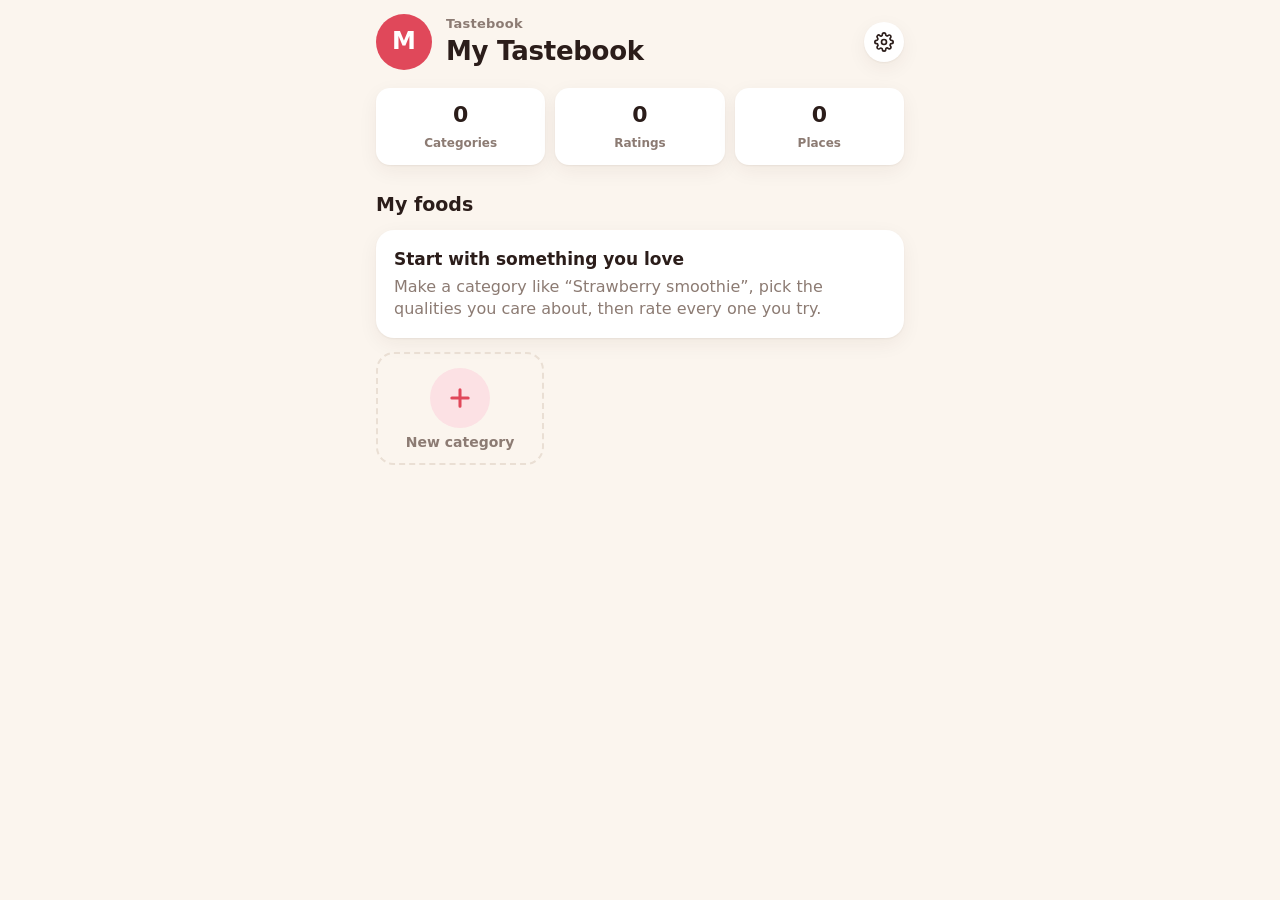
==== index.html @ 957053df "Tastebook: rate foods across restaurants Co-Authored-By: Claude Opus 5.5 <noreply@anthropic.com> Cla" ====
<!doctype html>
<html lang="en">
<head>
  <meta charset="utf-8">
  <meta name="viewport" content="width=device-width, initial-scale=1, viewport-fit=cover">
  <meta name="theme-color" content="#FBF5EE" media="(prefers-color-scheme: light)">
  <meta name="theme-color" content="#17110F" media="(prefers-color-scheme: dark)">
  <meta name="apple-mobile-web-app-capable" content="yes">
  <meta name="mobile-web-app-capable" content="yes">
  <meta name="apple-mobile-web-app-status-bar-style" content="default">
  <meta name="apple-mobile-web-app-title" content="Tastebook">
  <meta name="format-detection" content="telephone=no">
  <link rel="apple-touch-icon" href="icons/apple-touch-icon.png">
  <link rel="icon" type="image/png" href="icons/icon-192.png">
  <link rel="manifest" href="manifest.webmanifest">
  <link rel="stylesheet" href="style.css">
  <title>Tastebook</title>
</head>
<body>
  <main id="app" aria-live="polite"></main>
  <div id="toast" role="status"></div>
  <script src="app.js"></script>
</body>
</html>
---- style.css ----
:root {
  --bg: #FBF5EE;
  --card: #FFFFFF;
  --card-2: #F5ECE3;
  --ink: #2B1D1A;
  --muted: #8C7B73;
  --line: #EADFD4;
  --accent: #E0485A;
  --accent-soft: #FCE1E4;
  --accent-ink: #FFFFFF;
  --shadow: 0 1px 2px rgba(60, 30, 20, .06), 0 6px 20px rgba(60, 30, 20, .06);
  --radius: 18px;
  --font: ui-rounded, "SF Pro Rounded", -apple-system, BlinkMacSystemFont, "Segoe UI", system-ui, sans-serif;
  --safe-t: env(safe-area-inset-top, 0px);
  --safe-b: env(safe-area-inset-bottom, 0px);
  color-scheme: light;
}
@media (prefers-color-scheme: dark) {
  :root {
    --bg: #17110F;
    --card: #231B18;
    --card-2: #2D2420;
    --ink: #F6ECE6;
    --muted: #A8978F;
    --line: #3A2E29;
    --accent: #FF6B7A;
    --accent-soft: #4A2228;
    --accent-ink: #1B0F0D;
    --shadow: 0 1px 2px rgba(0, 0, 0, .3);
    color-scheme: dark;
  }
}

* { box-sizing: border-box; -webkit-tap-highlight-color: transparent; }
html, body { margin: 0; background: var(--bg); color: var(--ink); }
body {
  font-family: var(--font);
  font-size: 16px;
  line-height: 1.4;
  -webkit-font-smoothing: antialiased;
  min-height: 100vh;
  overscroll-behavior-y: none;
}
body.locked { overflow: hidden; }
button, input, textarea, select { font: inherit; color: inherit; }
button { cursor: pointer; background: none; border: 0; padding: 0; }
a { color: inherit; text-decoration: none; }
h1, h2, h3, p { margin: 0; }
svg { display: block; }

#app {
  max-width: 560px;
  margin: 0 auto;
  padding: calc(var(--safe-t) + 14px) 16px calc(var(--safe-b) + 110px);
}

/* ---------- Home ---------- */
.profile { display: flex; align-items: center; gap: 14px; }
.avatar {
  width: 56px; height: 56px; border-radius: 50%;
  background: var(--accent); color: var(--accent-ink);
  font-size: 24px; font-weight: 700;
  display: grid; place-items: center; flex: none;
}
.profile .who { flex: 1; min-width: 0; }
.eyebrow { font-size: 13px; color: var(--muted); font-weight: 600; letter-spacing: .02em; }
.profile h1 { font-size: 26px; font-weight: 800; letter-spacing: -.01em; white-space: nowrap; overflow: hidden; text-overflow: ellipsis; }
.icon-btn {
  width: 40px; height: 40px; border-radius: 50%;
  display: grid; place-items: center;
  background: var(--card); box-shadow: var(--shadow); flex: none;
}
.icon-btn svg { width: 20px; height: 20px; }

.stats { display: grid; grid-template-columns: repeat(3, 1fr); gap: 10px; margin: 18px 0 26px; }
.stat { background: var(--card); border-radius: 14px; padding: 12px 10px; text-align: center; box-shadow: var(--shadow); }
.stat strong { display: block; font-size: 22px; font-weight: 800; }
.stat span { font-size: 12px; color: var(--muted); font-weight: 600; }

.section-title { font-size: 19px; font-weight: 800; margin: 0 0 12px; }
section + section { margin-top: 28px; }

.grid { display: grid; grid-template-columns: repeat(3, 1fr); gap: 12px; }
.tile {
  background: var(--card); border-radius: var(--radius); box-shadow: var(--shadow);
  padding: 14px 8px 12px; display: flex; flex-direction: column; align-items: center; gap: 6px;
  text-align: center; min-width: 0; transition: transform .12s ease;
}
.tile:active { transform: scale(.96); }
.tile-icon {
  width: 60px; height: 60px; border-radius: 50%;
  background: var(--c, var(--card-2)); display: grid; place-items: center;
  font-size: 32px; line-height: 1;
}
.tile-icon.xl { width: 96px; height: 96px; font-size: 52px; }
.tile-name { font-weight: 700; font-size: 14px; line-height: 1.2; width: 100%; overflow: hidden; display: -webkit-box; -webkit-line-clamp: 2; -webkit-box-orient: vertical; }
.tile-meta { font-size: 12px; color: var(--muted); font-weight: 600; }
.tile.add { background: transparent; box-shadow: none; border: 2px dashed var(--line); color: var(--muted); justify-content: center; }
.tile.add .tile-icon { background: var(--accent-soft); color: var(--accent); }
.tile.add .tile-icon svg { width: 28px; height: 28px; }

.empty-card {
  background: var(--card); border-radius: var(--radius); padding: 18px; box-shadow: var(--shadow);
  margin-bottom: 14px; color: var(--muted);
}
.empty-card strong { color: var(--ink); display: block; margin-bottom: 4px; font-size: 17px; }

/* ---------- Rows ---------- */
.list { display: flex; flex-direction: column; gap: 10px; }
.row {
  width: 100%; display: flex; align-items: center; gap: 12px; text-align: left;
  background: var(--card); border-radius: 16px; padding: 10px 12px 10px 10px; box-shadow: var(--shadow);
  transition: transform .12s ease;
}
.row:active { transform: scale(.98); }
.thumb {
  width: 56px; height: 56px; border-radius: 12px; flex: none; overflow: hidden;
  background: var(--card-2); display: grid; place-items: center; font-size: 26px;
}
.thumb img { width: 100%; height: 100%; object-fit: cover; }
.row-main { flex: 1; min-width: 0; display: flex; flex-direction: column; gap: 2px; }
.row-title { font-weight: 700; white-space: nowrap; overflow: hidden; text-overflow: ellipsis; }
.row-sub { font-size: 13px; color: var(--muted); white-space: nowrap; overflow: hidden; text-overflow: ellipsis; }

.badge {
  flex: none; min-width: 48px; padding: 7px 8px; border-radius: 12px; text-align: center;
  font-weight: 800; font-size: 17px; font-variant-numeric: tabular-nums;
  background: hsl(var(--h) 70% 92%); color: hsl(var(--h) 65% 28%);
}
.badge.none { background: var(--card-2); color: var(--muted); }
@media (prefers-color-scheme: dark) {
  .badge { background: hsl(var(--h) 35% 20%); color: hsl(var(--h) 75% 72%); }
}

/* ---------- Category page ---------- */
.nav { display: flex; justify-content: space-between; align-items: center; margin-bottom: 8px; }
.hero { display: flex; flex-direction: column; align-items: center; text-align: center; gap: 10px; padding: 4px 0 8px; }
.hero h1 { font-size: 28px; font-weight: 800; letter-spacing: -.01em; }
.hero-score { display: flex; align-items: center; gap: 16px; margin-top: 6px; }
.ring-wrap { position: relative; width: 112px; height: 112px; }
.ring { width: 112px; height: 112px; }
.ring circle { fill: none; stroke-width: 11; }
.ring-bg { stroke: var(--line); }
.ring-fg { stroke: hsl(var(--h) 65% 50%); stroke-linecap: round; transition: stroke-dasharray .5s ease; }
.ring-wrap.none .ring-fg { stroke: transparent; }
.ring-label { position: absolute; inset: 0; display: flex; flex-direction: column; align-items: center; justify-content: center; }
.ring-label strong { font-size: 30px; font-weight: 800; line-height: 1; font-variant-numeric: tabular-nums; }
.ring-label span { font-size: 12px; color: var(--muted); font-weight: 600; }
.hero-facts { text-align: left; font-size: 14px; color: var(--muted); }
.hero-facts b { color: var(--ink); font-size: 18px; display: block; }
.hero-facts div + div { margin-top: 6px; }

.breakdown { background: var(--card); border-radius: var(--radius); padding: 14px 16px; box-shadow: var(--shadow); margin: 18px 0 22px; }
.bar-row { display: grid; grid-template-columns: 1.4fr 1.6fr 36px; align-items: center; gap: 10px; font-size: 14px; }
.bar-row + .bar-row { margin-top: 10px; }
.bar-row .label { font-weight: 600; white-space: nowrap; overflow: hidden; text-overflow: ellipsis; }
.bar-row .label small { color: var(--muted); font-weight: 600; font-size: 11px; display: block; }
.bar { height: 8px; border-radius: 99px; background: var(--line); overflow: hidden; }
.bar i { display: block; height: 100%; border-radius: 99px; background: hsl(var(--h) 65% 52%); }
.bar-row.off .bar i { background: var(--muted); }
.bar-row .num { text-align: right; font-weight: 800; font-variant-numeric: tabular-nums; }

.seg {
  display: grid; grid-template-columns: repeat(4, 1fr); background: var(--card-2);
  border-radius: 12px; padding: 3px; margin-bottom: 14px;
}
.seg button { padding: 8px 4px; border-radius: 9px; font-size: 14px; font-weight: 700; color: var(--muted); }
.seg button.on { background: var(--card); color: var(--ink); box-shadow: var(--shadow); }

.group-head { display: flex; justify-content: space-between; align-items: baseline; margin: 16px 2px 8px; font-weight: 800; }
.group-head:first-child { margin-top: 0; }
.group-head span { font-size: 13px; color: var(--muted); font-weight: 600; }

.fab {
  position: fixed; left: 50%; transform: translateX(-50%);
  bottom: calc(var(--safe-b) + 20px);
  background: var(--accent); color: var(--accent-ink);
  border-radius: 99px; padding: 15px 26px; font-weight: 800; font-size: 17px;
  display: flex; align-items: center; gap: 8px;
  box-shadow: 0 8px 24px rgba(224, 72, 90, .35); z-index: 5;
}
.fab:active { transform: translateX(-50%) scale(.96); }
.fab svg { width: 20px; height: 20px; }

/* ---------- Sheets ---------- */
.sheet-wrap { position: fixed; inset: 0; z-index: 20; }
.backdrop { position: absolute; inset: 0; background: rgba(20, 10, 8, .4); opacity: 0; transition: opacity .25s ease; }
.sheet {
  position: absolute; left: 0; right: 0; bottom: 0; top: calc(var(--safe-t) + 12px);
  max-width: 560px; margin: 0 auto;
  background: var(--bg); border-radius: 22px 22px 0 0;
  display: flex; flex-direction: column;
  transform: translateY(100%); transition: transform .3s cubic-bezier(.2, .8, .2, 1);
}
.sheet-wrap.open .backdrop { opacity: 1; }
.sheet-wrap.open .sheet { transform: none; }
.sheet-head {
  display: grid; grid-template-columns: 1fr auto 1fr; align-items: center;
  padding: 14px 16px; border-bottom: 1px solid var(--line);
}
.sheet-head h3 { font-size: 17px; font-weight: 800; text-align: center; }
.sheet-head .link { color: var(--accent); font-weight: 600; justify-self: start; padding: 4px 0; }
.sheet-head .link.strong { font-weight: 800; justify-self: end; }
.sheet-body { flex: 1; overflow-y: auto; -webkit-overflow-scrolling: touch; padding: 18px 16px calc(var(--safe-b) + 40px); }

/* ---------- Forms ---------- */
.field { display: block; margin-bottom: 18px; }
.field > span { display: block; font-size: 13px; font-weight: 700; color: var(--muted); margin: 0 2px 6px; text-transform: uppercase; letter-spacing: .04em; }
.input, .field input[type=text], .field input[type=date], .field textarea {
  width: 100%; background: var(--card); border: 1.5px solid var(--line); border-radius: 12px;
  padding: 12px 14px; font-size: 16px; outline: none; -webkit-appearance: none; appearance: none;
}
.field input[type=date] { min-height: 48px; }
.field input:focus, .field textarea:focus, .input:focus { border-color: var(--accent); }
.field textarea { resize: vertical; min-height: 80px; }
.hint { font-size: 13px; color: var(--muted); margin: -2px 2px 10px; }

.cat-preview { display: flex; justify-content: center; margin: 2px 0 18px; }
.emoji-grid {
  display: grid; grid-template-columns: repeat(auto-fill, minmax(44px, 1fr)); gap: 6px;
  background: var(--card); border-radius: 14px; padding: 8px; max-height: 200px; overflow-y: auto;
  border: 1.5px solid var(--line);
}
.emoji { font-size: 26px; height: 44px; border-radius: 10px; }
.emoji.on { background: var(--accent-soft); box-shadow: inset 0 0 0 2px var(--accent); }
.mini-field { display: flex; align-items: center; gap: 10px; margin-top: 10px; font-size: 14px; color: var(--muted); font-weight: 600; }
.mini-field input { width: 70px; text-align: center; font-size: 22px; padding: 6px; background: var(--card); border: 1.5px solid var(--line); border-radius: 10px; }

.swatches { display: flex; gap: 10px; flex-wrap: wrap; }
.swatch { width: 36px; height: 36px; border-radius: 50%; background: var(--c); box-shadow: inset 0 0 0 1px rgba(0,0,0,.06); }
.swatch.on { box-shadow: 0 0 0 3px var(--bg), 0 0 0 5px var(--accent); }

.q-list { list-style: none; margin: 0 0 10px; padding: 0; display: flex; flex-direction: column; gap: 8px; }
.q-row { display: flex; align-items: center; gap: 8px; background: var(--card); border: 1.5px solid var(--line); border-radius: 12px; padding: 6px 6px 6px 12px; }
.q-row input[type=text] { flex: 1; min-width: 0; border: 0; background: transparent; padding: 6px 0; font-size: 16px; outline: none; font-weight: 600; }
.q-del { width: 34px; height: 34px; border-radius: 50%; display: grid; place-items: center; color: var(--muted); flex: none; }
.q-del svg { width: 18px; height: 18px; }
.q-add { display: flex; gap: 8px; }
.q-add input { flex: 1; }
.chips { display: flex; flex-wrap: wrap; gap: 8px; margin-top: 12px; }
.chip { padding: 7px 12px; border-radius: 99px; background: var(--card-2); font-size: 14px; font-weight: 600; }
.chip::before { content: "+ "; color: var(--accent); font-weight: 800; }

/* toggle pill used for "counts toward overall" */
.counts { display: inline-flex; align-items: center; gap: 6px; font-size: 13px; font-weight: 700; color: var(--muted); user-select: none; flex: none; }
.counts input { position: absolute; opacity: 0; pointer-events: none; }
.counts .box {
  width: 22px; height: 22px; border-radius: 7px; border: 2px solid var(--line); background: var(--card);
  display: grid; place-items: center; transition: background .15s, border-color .15s;
}
.counts .box svg { width: 14px; height: 14px; opacity: 0; color: var(--accent-ink); }
.counts input:checked + .box { background: var(--accent); border-color: var(--accent); }
.counts input:checked + .box svg { opacity: 1; }

.btn {
  display: inline-flex; align-items: center; justify-content: center; gap: 8px;
  background: var(--accent); color: var(--accent-ink); font-weight: 800;
  border-radius: 12px; padding: 12px 18px;
}
.btn.small { padding: 10px 16px; }
.btn.ghost { background: var(--card); color: var(--ink); box-shadow: var(--shadow); }
.btn.danger { background: transparent; color: var(--accent); border: 1.5px solid var(--line); }
.btn.block { width: 100%; margin-top: 12px; }
.btn svg { width: 18px; height: 18px; }

/* photo */
.photo-pick {
  display: block; position: relative; aspect-ratio: 4 / 3; border-radius: var(--radius); overflow: hidden;
  background: var(--card); border: 2px dashed var(--line); margin-bottom: 18px;
}
.photo-pick img { width: 100%; height: 100%; object-fit: cover; display: none; }
.photo-pick.has { border-style: solid; border-color: transparent; }
.photo-pick.has img { display: block; }
.photo-pick .photo-empty { position: absolute; inset: 0; display: flex; flex-direction: column; align-items: center; justify-content: center; gap: 6px; color: var(--muted); font-weight: 700; }
.photo-pick .photo-empty svg { width: 34px; height: 34px; color: var(--accent); }
.photo-pick.has .photo-empty { display: none; }
.photo-remove {
  position: absolute; top: 10px; right: 10px; display: none;
  background: rgba(0,0,0,.55); color: #fff; border-radius: 99px; padding: 6px 12px; font-size: 13px; font-weight: 700;
}
.photo-pick.has .photo-remove { display: block; }
.visually-hidden { position: absolute; width: 1px; height: 1px; opacity: 0; overflow: hidden; }

/* rating sliders */
.live {
  position: sticky; top: -18px; z-index: 2; margin: -18px -16px 16px; padding: 12px 16px;
  background: var(--bg); border-bottom: 1px solid var(--line);
  display: flex; justify-content: space-between; align-items: center;
}
.live span { font-weight: 700; color: var(--muted); }
.live small { display: block; font-size: 12px; font-weight: 600; }
.rate { background: var(--card); border-radius: 16px; padding: 14px 14px 12px; box-shadow: var(--shadow); margin-bottom: 10px; transition: opacity .15s; }
.rate-top { display: flex; justify-content: space-between; align-items: baseline; }
.rate-name { font-weight: 800; font-size: 17px; }
.rate-val { font-weight: 800; font-size: 22px; font-variant-numeric: tabular-nums; color: hsl(var(--h) 60% 42%); }
@media (prefers-color-scheme: dark) { .rate-val { color: hsl(var(--h) 70% 68%); } }
.rate-val small { font-size: 13px; color: var(--muted); font-weight: 600; }
.rate.off .rate-val { color: var(--muted); }
.rate-foot { display: flex; justify-content: space-between; align-items: center; margin-top: 2px; }
.rate-foot .scale { font-size: 11px; color: var(--muted); font-weight: 600; }

.slider { -webkit-appearance: none; appearance: none; width: 100%; height: 40px; background: transparent; margin: 4px 0 2px; touch-action: pan-y; }
.slider:focus { outline: none; }
.slider::-webkit-slider-runnable-track {
  height: 10px; border-radius: 99px;
  background: linear-gradient(to right, hsl(var(--h) 65% 52%) var(--p), var(--line) var(--p));
}
.slider::-moz-range-track { height: 10px; border-radius: 99px; background: var(--line); }
.slider::-moz-range-progress { height: 10px; border-radius: 99px; background: hsl(var(--h) 65% 52%); }
.slider::-webkit-slider-thumb {
  -webkit-appearance: none; width: 30px; height: 30px; margin-top: -10px; border-radius: 50%;
  background: #fff; border: 0; box-shadow: 0 1px 5px rgba(0,0,0,.3);
}
.slider::-moz-range-thumb { width: 30px; height: 30px; border-radius: 50%; background: #fff; border: 0; box-shadow: 0 1px 5px rgba(0,0,0,.3); }
.rate.off .slider::-webkit-slider-runnable-track { background: linear-gradient(to right, var(--muted) var(--p), var(--line) var(--p)); }
.rate.off .slider::-moz-range-progress { background: var(--muted); }

/* rating detail */
.detail-photo { width: 100%; aspect-ratio: 4 / 3; object-fit: cover; border-radius: var(--radius); margin-bottom: 16px; background: var(--card-2); }
.detail-head { display: flex; align-items: center; gap: 14px; margin-bottom: 18px; }
.detail-head .ring-wrap, .detail-head .ring { width: 84px; height: 84px; }
.detail-head .ring-label strong { font-size: 24px; }
.detail-head h2 { font-size: 22px; font-weight: 800; line-height: 1.2; }
.detail-head p { color: var(--muted); font-size: 14px; margin-top: 2px; }
.detail-head .grow { flex: 1; min-width: 0; }
.notes { background: var(--card); border-radius: 14px; padding: 12px 14px; box-shadow: var(--shadow); margin-top: 14px; white-space: pre-wrap; }
.actions { display: grid; grid-template-columns: 1fr 1fr; gap: 10px; margin-top: 20px; }
.actions .btn { margin: 0; }
.tag { display: inline-block; font-size: 10px; font-weight: 800; text-transform: uppercase; letter-spacing: .05em; color: var(--muted); background: var(--card-2); border-radius: 6px; padding: 2px 6px; margin-left: 4px; vertical-align: middle; }

.settings-group { background: var(--card); border-radius: var(--radius); box-shadow: var(--shadow); padding: 16px; margin-bottom: 16px; }
.settings-group h4 { margin: 0 0 4px; font-size: 16px; }
.settings-group p { font-size: 14px; color: var(--muted); margin-bottom: 12px; }
.settings-group .row-btns { display: grid; grid-template-columns: 1fr 1fr; gap: 10px; }

#toast {
  position: fixed; left: 50%; bottom: calc(var(--safe-b) + 90px); transform: translate(-50%, 20px);
  background: var(--ink); color: var(--bg); padding: 10px 18px; border-radius: 99px; font-weight: 700; font-size: 14px;
  opacity: 0; pointer-events: none; transition: opacity .2s, transform .2s; z-index: 50; white-space: nowrap;
}
#toast.show { opacity: 1; transform: translate(-50%, 0); }

@media (min-width: 420px) { .grid { grid-template-columns: repeat(3, 1fr); } }
@media (prefers-reduced-motion: reduce) { * { transition: none !important; } }
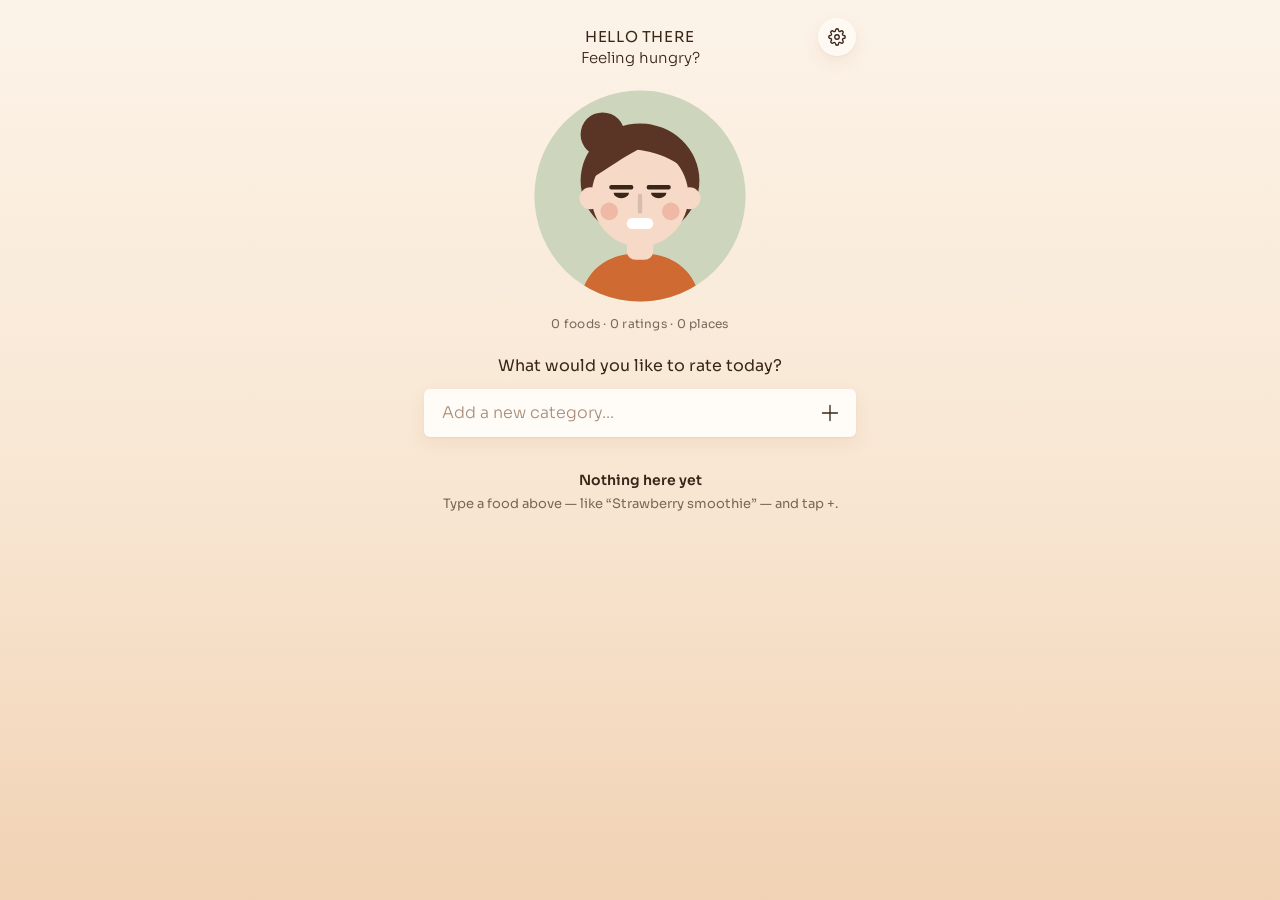
==== commit d48c8931: "Rename app to Yom; new design at the root, first version kept at /original/; warm app icon Co-Author" ====
--- a/index.html
+++ b/index.html
@@ -3,22 +3,28 @@
 <head>
   <meta charset="utf-8">
   <meta name="viewport" content="width=device-width, initial-scale=1, viewport-fit=cover">
-  <meta name="theme-color" content="#FBF5EE" media="(prefers-color-scheme: light)">
-  <meta name="theme-color" content="#17110F" media="(prefers-color-scheme: dark)">
+  <meta name="theme-color" content="#FCF3E8">
   <meta name="apple-mobile-web-app-capable" content="yes">
   <meta name="mobile-web-app-capable" content="yes">
   <meta name="apple-mobile-web-app-status-bar-style" content="default">
-  <meta name="apple-mobile-web-app-title" content="Tastebook">
+  <meta name="apple-mobile-web-app-title" content="Yom">
   <meta name="format-detection" content="telephone=no">
   <link rel="apple-touch-icon" href="icons/apple-touch-icon.png">
   <link rel="icon" type="image/png" href="icons/icon-192.png">
   <link rel="manifest" href="manifest.webmanifest">
+  <link rel="preconnect" href="https://fonts.googleapis.com">
+  <link rel="preconnect" href="https://fonts.gstatic.com" crossorigin>
+  <link href="https://fonts.googleapis.com/css2?family=Sora:wght@300;400;500;600;700&display=swap" rel="stylesheet">
   <link rel="stylesheet" href="style.css">
-  <title>Tastebook</title>
+  <script>try{document.documentElement.dataset.theme=localStorage.getItem('tb2-theme')||'cinnamon'}catch(e){document.documentElement.dataset.theme='cinnamon'}</script>
+  <title>Yom</title>
 </head>
 <body>
+  <div class="bg" aria-hidden="true"></div>
   <main id="app" aria-live="polite"></main>
   <div id="toast" role="status"></div>
+  <script src="icons.js"></script>
+  <script src="avatar.js"></script>
   <script src="app.js"></script>
 </body>
 </html>
--- a/style.css
+++ b/style.css
@@ -1,344 +1,464 @@
 :root {
-  --bg: #FBF5EE;
-  --card: #FFFFFF;
-  --card-2: #F5ECE3;
-  --ink: #2B1D1A;
-  --muted: #8C7B73;
-  --line: #EADFD4;
-  --accent: #E0485A;
-  --accent-soft: #FCE1E4;
-  --accent-ink: #FFFFFF;
-  --shadow: 0 1px 2px rgba(60, 30, 20, .06), 0 6px 20px rgba(60, 30, 20, .06);
-  --radius: 18px;
-  --font: ui-rounded, "SF Pro Rounded", -apple-system, BlinkMacSystemFont, "Segoe UI", system-ui, sans-serif;
+  --bg-top: #6E8E8A;
+  --bg-mid: #6A6780;
+  --bg-bot: #3D3850;
+  --panel: rgba(255, 255, 255, .14);
+  --panel-strong: rgba(255, 255, 255, .22);
+  --panel-solid: #5F5C74;
+  --field: #F8F4EF;
+  --accent: #E9A68C;
+  --accent-deep: #C97F66;
+  --gold: #E8C27D;
+  --ink: #FFFFFF;
+  --ink-soft: rgba(255, 255, 255, .78);
+  --ink-faint: rgba(255, 255, 255, .5);
+  --dark: #2E2939;
+  --dark-soft: #6E6878;
+  --shape: #EDE6DE;
+  --thumb: #C97F66;
+  --radius: 10px;
+  --font: 'Sora', 'Inter', ui-rounded, -apple-system, BlinkMacSystemFont, system-ui, sans-serif;
   --safe-t: env(safe-area-inset-top, 0px);
   --safe-b: env(safe-area-inset-bottom, 0px);
   color-scheme: light;
 }
-@media (prefers-color-scheme: dark) {
-  :root {
-    --bg: #17110F;
-    --card: #231B18;
-    --card-2: #2D2420;
-    --ink: #F6ECE6;
-    --muted: #A8978F;
-    --line: #3A2E29;
-    --accent: #FF6B7A;
-    --accent-soft: #4A2228;
-    --accent-ink: #1B0F0D;
-    --shadow: 0 1px 2px rgba(0, 0, 0, .3);
-    color-scheme: dark;
-  }
-}
 
 * { box-sizing: border-box; -webkit-tap-highlight-color: transparent; }
-html, body { margin: 0; background: var(--bg); color: var(--ink); }
+html, body { margin: 0; color: var(--ink); background: var(--bg-mid); }
 body {
-  font-family: var(--font);
-  font-size: 16px;
-  line-height: 1.4;
-  -webkit-font-smoothing: antialiased;
-  min-height: 100vh;
-  overscroll-behavior-y: none;
-}
+  font-family: var(--font); font-size: 15px; line-height: 1.4; font-weight: 400;
+  -webkit-font-smoothing: antialiased; min-height: 100vh; overscroll-behavior-y: none;
+}
+.bg { position: fixed; inset: 0; z-index: 0; pointer-events: none; background: linear-gradient(180deg, var(--bg-top) 0%, var(--bg-mid) 55%, var(--bg-bot) 100%); }
 body.locked { overflow: hidden; }
-button, input, textarea, select { font: inherit; color: inherit; }
+button, input, textarea { font: inherit; color: inherit; }
 button { cursor: pointer; background: none; border: 0; padding: 0; }
 a { color: inherit; text-decoration: none; }
 h1, h2, h3, p { margin: 0; }
 svg { display: block; }
 
-#app {
-  max-width: 560px;
-  margin: 0 auto;
-  padding: calc(var(--safe-t) + 14px) 16px calc(var(--safe-b) + 110px);
-}
+#app { position: relative; z-index: 1; max-width: 480px; margin: 0 auto; padding: calc(var(--safe-t) + 18px) max(24px, env(safe-area-inset-right, 0px)) calc(var(--safe-b) + 48px) max(24px, env(safe-area-inset-left, 0px)); }
+
+.caps { text-transform: uppercase; letter-spacing: .06em; font-weight: 600; }
+.tiny { font-size: 11px; }
 
 /* ---------- Home ---------- */
-.profile { display: flex; align-items: center; gap: 14px; }
-.avatar {
-  width: 56px; height: 56px; border-radius: 50%;
-  background: var(--accent); color: var(--accent-ink);
-  font-size: 24px; font-weight: 700;
-  display: grid; place-items: center; flex: none;
-}
-.profile .who { flex: 1; min-width: 0; }
-.eyebrow { font-size: 13px; color: var(--muted); font-weight: 600; letter-spacing: .02em; }
-.profile h1 { font-size: 26px; font-weight: 800; letter-spacing: -.01em; white-space: nowrap; overflow: hidden; text-overflow: ellipsis; }
-.icon-btn {
-  width: 40px; height: 40px; border-radius: 50%;
-  display: grid; place-items: center;
-  background: var(--card); box-shadow: var(--shadow); flex: none;
-}
-.icon-btn svg { width: 20px; height: 20px; }
-
-.stats { display: grid; grid-template-columns: repeat(3, 1fr); gap: 10px; margin: 18px 0 26px; }
-.stat { background: var(--card); border-radius: 14px; padding: 12px 10px; text-align: center; box-shadow: var(--shadow); }
-.stat strong { display: block; font-size: 22px; font-weight: 800; }
-.stat span { font-size: 12px; color: var(--muted); font-weight: 600; }
-
-.section-title { font-size: 19px; font-weight: 800; margin: 0 0 12px; }
-section + section { margin-top: 28px; }
-
-.grid { display: grid; grid-template-columns: repeat(3, 1fr); gap: 12px; }
+.top-tools { display: flex; justify-content: flex-end; height: 0; position: relative; z-index: 2; }
+.round-btn {
+  width: 38px; height: 38px; border-radius: 50%; background: var(--panel); display: grid; place-items: center;
+  color: var(--ink);
+}
+.round-btn svg { width: 18px; height: 18px; }
+.greet { text-align: center; padding-top: 8px; }
+.greet .hello { font-size: 15px; letter-spacing: .04em; text-transform: uppercase; font-weight: 400; }
+.greet .sub { font-size: 15px; font-weight: 300; }
+.avatar-big { display: block; width: 220px; height: 220px; margin: 18px auto 0; }
+.avatar-big svg { width: 100%; height: 100%; }
+.stat-line { text-align: center; font-size: 12px; color: var(--ink-soft); margin-top: 10px; letter-spacing: .02em; }
+.prompt { text-align: center; font-size: 16px; font-weight: 400; margin: 22px 0 12px; }
+
+.add-bar {
+  display: flex; align-items: center; background: var(--field); border-radius: 6px; padding: 0 6px 0 16px; height: 48px;
+}
+.add-bar input { flex: 1; min-width: 0; border: 0; outline: none; background: transparent; color: var(--dark); font-size: 16px; font-weight: 300; }
+.add-bar input::placeholder { color: #444; }
+.add-bar button { width: 40px; height: 40px; display: grid; place-items: center; color: var(--dark); }
+.add-bar button svg { width: 20px; height: 20px; }
+
+.grid2 { display: grid; grid-template-columns: 1fr 1fr; gap: 26px 28px; margin-top: 16px; }
 .tile {
-  background: var(--card); border-radius: var(--radius); box-shadow: var(--shadow);
-  padding: 14px 8px 12px; display: flex; flex-direction: column; align-items: center; gap: 6px;
-  text-align: center; min-width: 0; transition: transform .12s ease;
+  aspect-ratio: 1; background: var(--panel); border-radius: 8px; position: relative;
+  display: flex; flex-direction: column; align-items: center; justify-content: center; gap: 2px;
+  color: var(--shape); transition: transform .12s ease;
 }
 .tile:active { transform: scale(.96); }
-.tile-icon {
-  width: 60px; height: 60px; border-radius: 50%;
-  background: var(--c, var(--card-2)); display: grid; place-items: center;
-  font-size: 32px; line-height: 1;
-}
-.tile-icon.xl { width: 96px; height: 96px; font-size: 52px; }
-.tile-name { font-weight: 700; font-size: 14px; line-height: 1.2; width: 100%; overflow: hidden; display: -webkit-box; -webkit-line-clamp: 2; -webkit-box-orient: vertical; }
-.tile-meta { font-size: 12px; color: var(--muted); font-weight: 600; }
-.tile.add { background: transparent; box-shadow: none; border: 2px dashed var(--line); color: var(--muted); justify-content: center; }
-.tile.add .tile-icon { background: var(--accent-soft); color: var(--accent); }
-.tile.add .tile-icon svg { width: 28px; height: 28px; }
-
-.empty-card {
-  background: var(--card); border-radius: var(--radius); padding: 18px; box-shadow: var(--shadow);
-  margin-bottom: 14px; color: var(--muted);
-}
-.empty-card strong { color: var(--ink); display: block; margin-bottom: 4px; font-size: 17px; }
-
-/* ---------- Rows ---------- */
-.list { display: flex; flex-direction: column; gap: 10px; }
-.row {
-  width: 100%; display: flex; align-items: center; gap: 12px; text-align: left;
-  background: var(--card); border-radius: 16px; padding: 10px 12px 10px 10px; box-shadow: var(--shadow);
+.tile .icon { width: 56%; height: 56%; }
+.tile-label { position: absolute; left: 0; right: 0; bottom: 8px; text-align: center; font-size: 10px; color: var(--ink); padding: 0 6px; white-space: nowrap; overflow: hidden; text-overflow: ellipsis; }
+.tile-score { position: absolute; top: 8px; right: 9px; font-size: 11px; font-weight: 600; color: var(--ink); }
+
+.icon { display: grid; place-items: center; }
+.icon > svg { width: 100%; height: 100%; fill: currentColor; }
+svg.icon { fill: currentColor; }
+.icon.emoji { display: grid; place-items: center; font-size: 46px; filter: grayscale(1) brightness(1.35) contrast(.75); }
+.big-circle .icon.emoji { font-size: 92px; }
+
+.section-cap { font-size: 12px; text-transform: uppercase; letter-spacing: .08em; font-weight: 600; margin: 36px 0 10px; color: var(--ink); }
+
+/* ---------- Category page ---------- */
+.nav { display: flex; justify-content: space-between; align-items: center; }
+.big-circle {
+  width: 230px; height: 230px; border-radius: 50%; background: var(--panel); margin: 8px auto 0;
+  display: grid; place-items: center; color: var(--shape);
+}
+.big-circle .icon { width: 50%; height: 50%; }
+.cat-title { text-align: center; margin-top: 18px; font-size: 15px; font-weight: 600; text-transform: uppercase; letter-spacing: .05em; }
+.avg-line { text-align: center; font-size: 15px; font-weight: 300; margin-top: 4px; }
+.avg-line b { font-weight: 600; }
+.stars { position: relative; width: max-content; margin: 8px auto 0; }
+.stars .row { display: flex; gap: 6px; }
+.stars svg { width: 28px; height: 28px; fill: currentColor; flex: none; }
+.stars .fill .row { width: max-content; }
+.stars .base { color: rgba(255, 255, 255, .35); }
+.stars .fill { position: absolute; inset: 0 auto 0 0; overflow: hidden; color: var(--shape); }
+.meta-line { text-align: center; font-size: 12px; color: var(--ink-soft); margin-top: 10px; }
+
+.new-card {
+  display: flex; flex-direction: column; align-items: center; gap: 10px; width: 100%;
+  background: var(--panel); border-radius: var(--radius); padding: 12px 0 16px; margin-top: 20px;
   transition: transform .12s ease;
 }
-.row:active { transform: scale(.98); }
-.thumb {
-  width: 56px; height: 56px; border-radius: 12px; flex: none; overflow: hidden;
-  background: var(--card-2); display: grid; place-items: center; font-size: 26px;
-}
-.thumb img { width: 100%; height: 100%; object-fit: cover; }
-.row-main { flex: 1; min-width: 0; display: flex; flex-direction: column; gap: 2px; }
-.row-title { font-weight: 700; white-space: nowrap; overflow: hidden; text-overflow: ellipsis; }
-.row-sub { font-size: 13px; color: var(--muted); white-space: nowrap; overflow: hidden; text-overflow: ellipsis; }
-
-.badge {
-  flex: none; min-width: 48px; padding: 7px 8px; border-radius: 12px; text-align: center;
-  font-weight: 800; font-size: 17px; font-variant-numeric: tabular-nums;
-  background: hsl(var(--h) 70% 92%); color: hsl(var(--h) 65% 28%);
-}
-.badge.none { background: var(--card-2); color: var(--muted); }
-@media (prefers-color-scheme: dark) {
-  .badge { background: hsl(var(--h) 35% 20%); color: hsl(var(--h) 75% 72%); }
-}
-
-/* ---------- Category page ---------- */
-.nav { display: flex; justify-content: space-between; align-items: center; margin-bottom: 8px; }
-.hero { display: flex; flex-direction: column; align-items: center; text-align: center; gap: 10px; padding: 4px 0 8px; }
-.hero h1 { font-size: 28px; font-weight: 800; letter-spacing: -.01em; }
-.hero-score { display: flex; align-items: center; gap: 16px; margin-top: 6px; }
-.ring-wrap { position: relative; width: 112px; height: 112px; }
-.ring { width: 112px; height: 112px; }
-.ring circle { fill: none; stroke-width: 11; }
-.ring-bg { stroke: var(--line); }
-.ring-fg { stroke: hsl(var(--h) 65% 50%); stroke-linecap: round; transition: stroke-dasharray .5s ease; }
-.ring-wrap.none .ring-fg { stroke: transparent; }
-.ring-label { position: absolute; inset: 0; display: flex; flex-direction: column; align-items: center; justify-content: center; }
-.ring-label strong { font-size: 30px; font-weight: 800; line-height: 1; font-variant-numeric: tabular-nums; }
-.ring-label span { font-size: 12px; color: var(--muted); font-weight: 600; }
-.hero-facts { text-align: left; font-size: 14px; color: var(--muted); }
-.hero-facts b { color: var(--ink); font-size: 18px; display: block; }
-.hero-facts div + div { margin-top: 6px; }
-
-.breakdown { background: var(--card); border-radius: var(--radius); padding: 14px 16px; box-shadow: var(--shadow); margin: 18px 0 22px; }
-.bar-row { display: grid; grid-template-columns: 1.4fr 1.6fr 36px; align-items: center; gap: 10px; font-size: 14px; }
+.new-card:active { transform: scale(.98); }
+.new-card .caps { font-size: 11px; }
+.plus-circle { width: 68px; height: 68px; border-radius: 50%; background: rgba(255, 255, 255, .4); display: grid; place-items: center; color: #fff; }
+.plus-circle svg { width: 36px; height: 36px; }
+
+.panel { background: var(--panel); border-radius: var(--radius); padding: 14px 16px; }
+.panel + .panel { margin-top: 12px; }
+.panel-cap { font-size: 11px; text-transform: uppercase; letter-spacing: .08em; font-weight: 600; text-align: center; margin-bottom: 12px; }
+
+.bar-row { display: grid; grid-template-columns: 1.3fr 1.5fr 34px; align-items: center; gap: 10px; font-size: 13px; }
 .bar-row + .bar-row { margin-top: 10px; }
-.bar-row .label { font-weight: 600; white-space: nowrap; overflow: hidden; text-overflow: ellipsis; }
-.bar-row .label small { color: var(--muted); font-weight: 600; font-size: 11px; display: block; }
-.bar { height: 8px; border-radius: 99px; background: var(--line); overflow: hidden; }
-.bar i { display: block; height: 100%; border-radius: 99px; background: hsl(var(--h) 65% 52%); }
-.bar-row.off .bar i { background: var(--muted); }
-.bar-row .num { text-align: right; font-weight: 800; font-variant-numeric: tabular-nums; }
-
-.seg {
-  display: grid; grid-template-columns: repeat(4, 1fr); background: var(--card-2);
-  border-radius: 12px; padding: 3px; margin-bottom: 14px;
-}
-.seg button { padding: 8px 4px; border-radius: 9px; font-size: 14px; font-weight: 700; color: var(--muted); }
-.seg button.on { background: var(--card); color: var(--ink); box-shadow: var(--shadow); }
-
-.group-head { display: flex; justify-content: space-between; align-items: baseline; margin: 16px 2px 8px; font-weight: 800; }
+.bar-row .label { text-transform: uppercase; letter-spacing: .04em; font-weight: 600; font-size: 11px; white-space: nowrap; overflow: hidden; text-overflow: ellipsis; }
+.bar-row .label small { display: block; font-weight: 400; text-transform: none; letter-spacing: 0; color: var(--ink-faint); font-size: 10px; }
+.bar { height: 4px; border-radius: 99px; background: rgba(255, 255, 255, .35); overflow: hidden; }
+.bar i { display: block; height: 100%; background: #fff; border-radius: 99px; }
+.bar-row.off .bar i { background: rgba(255, 255, 255, .55); }
+.bar-row.off .label { color: var(--ink-soft); }
+.bar-row .num { text-align: right; font-weight: 600; font-variant-numeric: tabular-nums; }
+
+.sort { display: flex; gap: 6px; margin: 22px 0 12px; overflow-x: auto; scrollbar-width: none; }
+.sort::-webkit-scrollbar { display: none; }
+.pill { flex: none; font-size: 11px; padding: 5px 11px; border-radius: 99px; background: var(--panel); color: var(--ink); }
+.pill.label { background: rgba(255, 255, 255, .5); font-weight: 600; }
+.pill.on { background: #fff; color: var(--dark); font-weight: 600; }
+
+.list { display: flex; flex-direction: column; gap: 14px; }
+.rcard {
+  width: 100%; text-align: left; display: flex; align-items: center; gap: 14px;
+  background: var(--panel); border-radius: var(--radius); padding: 16px 18px; transition: transform .12s ease;
+}
+.rcard:active { transform: scale(.98); }
+.rcard .thumb { width: 52px; height: 52px; border-radius: 8px; object-fit: cover; flex: none; background: rgba(255,255,255,.3); }
+.rc-main { flex: 1; min-width: 0; }
+.rc-title { font-weight: 600; font-size: 15px; white-space: nowrap; overflow: hidden; text-overflow: ellipsis; }
+.rc-sub { font-size: 11px; color: var(--ink-soft); white-space: nowrap; overflow: hidden; text-overflow: ellipsis; margin-top: 1px; }
+.dots { display: flex; gap: 6px; margin-top: 12px; }
+.dots i { width: 7px; height: 7px; border-radius: 50%; background: rgba(255, 255, 255, .45); }
+.dots i.on { background: #6D6D6D; }
+.dots i.half { background: linear-gradient(90deg, #6D6D6D 50%, rgba(255, 255, 255, .45) 50%); }
+.rc-score { font-size: 34px; font-weight: 700; letter-spacing: .01em; flex: none; font-variant-numeric: tabular-nums; }
+.rc-score.none { font-size: 22px; color: var(--ink-faint); }
+
+.group-head { display: flex; justify-content: space-between; align-items: baseline; margin: 20px 2px 10px; font-size: 12px; text-transform: uppercase; letter-spacing: .06em; font-weight: 600; }
 .group-head:first-child { margin-top: 0; }
-.group-head span { font-size: 13px; color: var(--muted); font-weight: 600; }
-
-.fab {
-  position: fixed; left: 50%; transform: translateX(-50%);
-  bottom: calc(var(--safe-b) + 20px);
-  background: var(--accent); color: var(--accent-ink);
-  border-radius: 99px; padding: 15px 26px; font-weight: 800; font-size: 17px;
-  display: flex; align-items: center; gap: 8px;
-  box-shadow: 0 8px 24px rgba(224, 72, 90, .35); z-index: 5;
-}
-.fab:active { transform: translateX(-50%) scale(.96); }
-.fab svg { width: 20px; height: 20px; }
+.group-head span { font-weight: 400; text-transform: none; letter-spacing: 0; color: var(--ink-soft); }
+
+.empty { text-align: center; color: var(--ink-soft); font-size: 13px; padding: 18px 10px; }
+.empty b { display: block; color: var(--ink); font-weight: 600; margin-bottom: 4px; font-size: 14px; }
 
 /* ---------- Sheets ---------- */
 .sheet-wrap { position: fixed; inset: 0; z-index: 20; }
-.backdrop { position: absolute; inset: 0; background: rgba(20, 10, 8, .4); opacity: 0; transition: opacity .25s ease; }
+.backdrop { position: absolute; inset: 0; background: rgba(40, 40, 40, .35); opacity: 0; transition: opacity .25s ease; }
 .sheet {
-  position: absolute; left: 0; right: 0; bottom: 0; top: calc(var(--safe-t) + 12px);
-  max-width: 560px; margin: 0 auto;
-  background: var(--bg); border-radius: 22px 22px 0 0;
-  display: flex; flex-direction: column;
-  transform: translateY(100%); transition: transform .3s cubic-bezier(.2, .8, .2, 1);
+  position: absolute; inset: 0; display: flex; flex-direction: column;
+  background: linear-gradient(180deg, var(--bg-top) 0%, var(--bg-mid) 55%, var(--bg-bot) 100%);
+  transform: translateY(100%); transition: transform .32s cubic-bezier(.2, .8, .2, 1);
 }
 .sheet-wrap.open .backdrop { opacity: 1; }
 .sheet-wrap.open .sheet { transform: none; }
 .sheet-head {
-  display: grid; grid-template-columns: 1fr auto 1fr; align-items: center;
-  padding: 14px 16px; border-bottom: 1px solid var(--line);
-}
-.sheet-head h3 { font-size: 17px; font-weight: 800; text-align: center; }
-.sheet-head .link { color: var(--accent); font-weight: 600; justify-self: start; padding: 4px 0; }
-.sheet-head .link.strong { font-weight: 800; justify-self: end; }
-.sheet-body { flex: 1; overflow-y: auto; -webkit-overflow-scrolling: touch; padding: 18px 16px calc(var(--safe-b) + 40px); }
+  display: grid; grid-template-columns: 1fr auto 1fr; align-items: center; gap: 8px;
+  padding: calc(var(--safe-t) + 12px) 20px 10px; max-width: 480px; width: 100%; margin: 0 auto;
+}
+.sheet-head .link { justify-self: start; font-size: 14px; color: var(--ink); padding: 8px 2px; }
+.sheet-head .link.strong { justify-self: end; font-weight: 600; background: #fff; color: var(--dark); padding: 8px 16px; border-radius: 99px; }
+.sheet-head .mid { text-align: center; font-size: 12px; }
+.sheet-head .live { display: flex; flex-direction: column; align-items: center; line-height: 1.1; }
+.sheet-head .live strong { font-size: 26px; font-weight: 700; }
+.sheet-head .live span { font-size: 10px; color: var(--ink-soft); text-transform: uppercase; letter-spacing: .06em; }
+.sheet-body { flex: 1; overflow-y: auto; -webkit-overflow-scrolling: touch; padding: 6px 20px calc(var(--safe-b) + 40px); }
+.sheet-panel { max-width: 440px; margin: 0 auto; background: var(--panel); border-radius: 12px; padding: 18px 14px 20px; }
+.sheet-title { text-align: center; font-size: 11px; text-transform: uppercase; letter-spacing: .08em; font-weight: 600; margin-bottom: 14px; }
 
 /* ---------- Forms ---------- */
-.field { display: block; margin-bottom: 18px; }
-.field > span { display: block; font-size: 13px; font-weight: 700; color: var(--muted); margin: 0 2px 6px; text-transform: uppercase; letter-spacing: .04em; }
-.input, .field input[type=text], .field input[type=date], .field textarea {
-  width: 100%; background: var(--card); border: 1.5px solid var(--line); border-radius: 12px;
-  padding: 12px 14px; font-size: 16px; outline: none; -webkit-appearance: none; appearance: none;
-}
-.field input[type=date] { min-height: 48px; }
-.field input:focus, .field textarea:focus, .input:focus { border-color: var(--accent); }
-.field textarea { resize: vertical; min-height: 80px; }
-.hint { font-size: 13px; color: var(--muted); margin: -2px 2px 10px; }
-
-.cat-preview { display: flex; justify-content: center; margin: 2px 0 18px; }
-.emoji-grid {
-  display: grid; grid-template-columns: repeat(auto-fill, minmax(44px, 1fr)); gap: 6px;
-  background: var(--card); border-radius: 14px; padding: 8px; max-height: 200px; overflow-y: auto;
-  border: 1.5px solid var(--line);
-}
-.emoji { font-size: 26px; height: 44px; border-radius: 10px; }
-.emoji.on { background: var(--accent-soft); box-shadow: inset 0 0 0 2px var(--accent); }
-.mini-field { display: flex; align-items: center; gap: 10px; margin-top: 10px; font-size: 14px; color: var(--muted); font-weight: 600; }
-.mini-field input { width: 70px; text-align: center; font-size: 22px; padding: 6px; background: var(--card); border: 1.5px solid var(--line); border-radius: 10px; }
-
-.swatches { display: flex; gap: 10px; flex-wrap: wrap; }
-.swatch { width: 36px; height: 36px; border-radius: 50%; background: var(--c); box-shadow: inset 0 0 0 1px rgba(0,0,0,.06); }
-.swatch.on { box-shadow: 0 0 0 3px var(--bg), 0 0 0 5px var(--accent); }
-
-.q-list { list-style: none; margin: 0 0 10px; padding: 0; display: flex; flex-direction: column; gap: 8px; }
-.q-row { display: flex; align-items: center; gap: 8px; background: var(--card); border: 1.5px solid var(--line); border-radius: 12px; padding: 6px 6px 6px 12px; }
-.q-row input[type=text] { flex: 1; min-width: 0; border: 0; background: transparent; padding: 6px 0; font-size: 16px; outline: none; font-weight: 600; }
-.q-del { width: 34px; height: 34px; border-radius: 50%; display: grid; place-items: center; color: var(--muted); flex: none; }
-.q-del svg { width: 18px; height: 18px; }
+.inp, .sheet-panel input[type=text], .sheet-panel input[type=date], .sheet-panel textarea {
+  display: block; width: 100%; background: var(--field); color: var(--dark); border: 0; border-radius: 6px;
+  padding: 0 14px; height: 46px; font-size: 16px; font-weight: 300; outline: none; -webkit-appearance: none; appearance: none;
+}
+.sheet-panel textarea { height: auto; min-height: 84px; padding: 12px 14px; resize: vertical; }
+.sheet-panel input::placeholder, .sheet-panel textarea::placeholder { color: #3E3E3E; }
+.stack { display: flex; flex-direction: column; gap: 8px; }
+.date-row { display: flex; align-items: center; gap: 10px; background: var(--field); border-radius: 6px; padding-left: 14px; color: #3E3E3E; font-weight: 300; font-size: 15px; }
+.date-row input[type=date] { flex: 1; height: 46px; background: transparent; padding: 0 14px 0 0; text-align: right; }
+.field-cap { font-size: 11px; text-transform: uppercase; letter-spacing: .08em; font-weight: 600; margin: 20px 2px 8px; display: flex; justify-content: space-between; align-items: baseline; }
+.field-cap small { text-transform: none; letter-spacing: 0; font-weight: 300; color: var(--ink-soft); font-size: 11px; }
+.hint { font-size: 12px; color: var(--ink-soft); text-align: center; margin: -2px 0 12px; font-weight: 300; }
+
+.photo-pick {
+  display: block; position: relative; margin-top: 22px; aspect-ratio: 1.42; border-radius: 6px; overflow: hidden;
+  background: rgba(255, 255, 255, .45);
+}
+.photo-pick img { width: 100%; height: 100%; object-fit: cover; display: none; }
+.photo-pick.has img { display: block; }
+.photo-empty { position: absolute; inset: 0; display: flex; flex-direction: column; align-items: center; justify-content: center; gap: 16px; }
+.photo-empty .caps { font-size: 11px; }
+.photo-pick.has .photo-empty { display: none; }
+.photo-remove { position: absolute; top: 10px; right: 10px; display: none; background: rgba(40,40,40,.6); color: #fff; border-radius: 99px; padding: 6px 12px; font-size: 12px; }
+.photo-pick.has .photo-remove { display: block; }
+.visually-hidden { position: absolute; width: 1px; height: 1px; opacity: 0; overflow: hidden; }
+
+.how { text-align: center; font-size: 15px; font-weight: 300; margin: 26px 0 4px; }
+
+.rate { margin-top: 18px; }
+.rate-top { display: flex; align-items: center; justify-content: space-between; margin: 0 2px 6px; }
+.rate-name { font-size: 13px; text-transform: uppercase; letter-spacing: .04em; font-weight: 600; }
+.rate-name .val { font-weight: 300; color: var(--ink-soft); letter-spacing: 0; margin-left: 4px; }
+.rate.off .rate-name { color: var(--ink-soft); }
+.rate-box { background: rgba(255, 255, 255, .45); border-radius: 6px; padding: 8px 10px; }
+
+/* square tick (counts toward overall) */
+.sq { position: relative; display: inline-flex; align-items: center; gap: 6px; padding: 6px 0 6px 10px; font-size: 10px; color: var(--ink-soft); text-transform: uppercase; letter-spacing: .06em; }
+.sq input { position: absolute; opacity: 0; pointer-events: none; }
+.sq .box { width: 14px; height: 14px; border: 2px solid #fff; background: transparent; transition: background .12s; }
+.sq input:checked ~ .box { background: #fff; }
+.sq input:focus-visible ~ .box { outline: 2px solid var(--dark); outline-offset: 2px; }
+
+.slider { -webkit-appearance: none; appearance: none; width: 100%; height: 32px; background: transparent; margin: 0; touch-action: pan-y; }
+.slider:focus { outline: none; }
+.slider::-webkit-slider-runnable-track { height: 4px; border-radius: 99px; background: linear-gradient(to right, #A3A3A3 var(--p), #F4F4F4 var(--p)); }
+.slider::-moz-range-track { height: 4px; border-radius: 99px; background: #F4F4F4; }
+.slider::-moz-range-progress { height: 4px; border-radius: 99px; background: #A3A3A3; }
+.slider::-webkit-slider-thumb { -webkit-appearance: none; width: 11px; height: 28px; margin-top: -12px; border-radius: 4px; background: var(--thumb); border: 0; }
+.slider::-moz-range-thumb { width: 11px; height: 28px; border-radius: 4px; background: var(--thumb); border: 0; }
+
+/* category editor */
+.icon-grid { display: grid; grid-template-columns: repeat(5, 1fr); gap: 8px; max-height: 236px; overflow-y: auto; padding: 2px; }
+.icon-opt { aspect-ratio: 1; background: rgba(255, 255, 255, .3); border-radius: 6px; color: var(--shape); display: grid; place-items: center; }
+.icon-opt .icon { width: 64%; height: 64%; }
+.icon-opt.on { background: rgba(255, 255, 255, .7); color: #8A8A8A; }
+.emoji-row { display: flex; align-items: center; justify-content: space-between; gap: 10px; margin-top: 10px; font-size: 12px; color: var(--ink-soft); }
+.emoji-row input[type=text] { width: 76px; text-align: center; font-size: 22px; padding: 0; }
+.preview { width: 120px; height: 120px; border-radius: 50%; background: rgba(255,255,255,.3); margin: 4px auto 16px; display: grid; place-items: center; color: var(--shape); }
+.preview .icon { width: 54%; height: 54%; }
+.preview .icon.emoji { font-size: 52px; }
+.swatches { display: flex; gap: 10px; flex-wrap: wrap; justify-content: center; }
+.swatch { width: 28px; height: 28px; border-radius: 6px; background: var(--c); }
+.swatch.on { box-shadow: 0 0 0 2px var(--bg-mid), 0 0 0 4px #fff; }
+.q-list { list-style: none; margin: 0 0 8px; padding: 0; display: flex; flex-direction: column; gap: 8px; }
+.q-row { display: flex; align-items: center; gap: 4px; background: rgba(255, 255, 255, .45); border-radius: 6px; padding: 0 4px 0 12px; }
+.q-row input[type=text] { flex: 1; min-width: 0; background: transparent; height: 44px; padding: 0; color: var(--dark); font-weight: 600; text-transform: uppercase; letter-spacing: .04em; font-size: 13px; }
+.q-row .sq { color: var(--dark-soft); }
+.q-row .sq .box { border-color: #6A6A6A; }
+.q-row .sq input:checked ~ .box { background: #6A6A6A; }
+.q-del { width: 34px; height: 34px; display: grid; place-items: center; color: #6A6A6A; flex: none; }
+.q-del svg { width: 16px; height: 16px; }
 .q-add { display: flex; gap: 8px; }
-.q-add input { flex: 1; }
-.chips { display: flex; flex-wrap: wrap; gap: 8px; margin-top: 12px; }
-.chip { padding: 7px 12px; border-radius: 99px; background: var(--card-2); font-size: 14px; font-weight: 600; }
-.chip::before { content: "+ "; color: var(--accent); font-weight: 800; }
-
-/* toggle pill used for "counts toward overall" */
-.counts { display: inline-flex; align-items: center; gap: 6px; font-size: 13px; font-weight: 700; color: var(--muted); user-select: none; flex: none; }
-.counts input { position: absolute; opacity: 0; pointer-events: none; }
-.counts .box {
-  width: 22px; height: 22px; border-radius: 7px; border: 2px solid var(--line); background: var(--card);
-  display: grid; place-items: center; transition: background .15s, border-color .15s;
-}
-.counts .box svg { width: 14px; height: 14px; opacity: 0; color: var(--accent-ink); }
-.counts input:checked + .box { background: var(--accent); border-color: var(--accent); }
-.counts input:checked + .box svg { opacity: 1; }
-
+.q-add .inp { flex: 1; }
 .btn {
   display: inline-flex; align-items: center; justify-content: center; gap: 8px;
-  background: var(--accent); color: var(--accent-ink); font-weight: 800;
-  border-radius: 12px; padding: 12px 18px;
-}
-.btn.small { padding: 10px 16px; }
-.btn.ghost { background: var(--card); color: var(--ink); box-shadow: var(--shadow); }
-.btn.danger { background: transparent; color: var(--accent); border: 1.5px solid var(--line); }
-.btn.block { width: 100%; margin-top: 12px; }
-.btn svg { width: 18px; height: 18px; }
-
-/* photo */
-.photo-pick {
-  display: block; position: relative; aspect-ratio: 4 / 3; border-radius: var(--radius); overflow: hidden;
-  background: var(--card); border: 2px dashed var(--line); margin-bottom: 18px;
-}
-.photo-pick img { width: 100%; height: 100%; object-fit: cover; display: none; }
-.photo-pick.has { border-style: solid; border-color: transparent; }
-.photo-pick.has img { display: block; }
-.photo-pick .photo-empty { position: absolute; inset: 0; display: flex; flex-direction: column; align-items: center; justify-content: center; gap: 6px; color: var(--muted); font-weight: 700; }
-.photo-pick .photo-empty svg { width: 34px; height: 34px; color: var(--accent); }
-.photo-pick.has .photo-empty { display: none; }
-.photo-remove {
-  position: absolute; top: 10px; right: 10px; display: none;
-  background: rgba(0,0,0,.55); color: #fff; border-radius: 99px; padding: 6px 12px; font-size: 13px; font-weight: 700;
-}
-.photo-pick.has .photo-remove { display: block; }
-.visually-hidden { position: absolute; width: 1px; height: 1px; opacity: 0; overflow: hidden; }
-
-/* rating sliders */
-.live {
-  position: sticky; top: -18px; z-index: 2; margin: -18px -16px 16px; padding: 12px 16px;
-  background: var(--bg); border-bottom: 1px solid var(--line);
-  display: flex; justify-content: space-between; align-items: center;
-}
-.live span { font-weight: 700; color: var(--muted); }
-.live small { display: block; font-size: 12px; font-weight: 600; }
-.rate { background: var(--card); border-radius: 16px; padding: 14px 14px 12px; box-shadow: var(--shadow); margin-bottom: 10px; transition: opacity .15s; }
-.rate-top { display: flex; justify-content: space-between; align-items: baseline; }
-.rate-name { font-weight: 800; font-size: 17px; }
-.rate-val { font-weight: 800; font-size: 22px; font-variant-numeric: tabular-nums; color: hsl(var(--h) 60% 42%); }
-@media (prefers-color-scheme: dark) { .rate-val { color: hsl(var(--h) 70% 68%); } }
-.rate-val small { font-size: 13px; color: var(--muted); font-weight: 600; }
-.rate.off .rate-val { color: var(--muted); }
-.rate-foot { display: flex; justify-content: space-between; align-items: center; margin-top: 2px; }
-.rate-foot .scale { font-size: 11px; color: var(--muted); font-weight: 600; }
-
-.slider { -webkit-appearance: none; appearance: none; width: 100%; height: 40px; background: transparent; margin: 4px 0 2px; touch-action: pan-y; }
-.slider:focus { outline: none; }
-.slider::-webkit-slider-runnable-track {
-  height: 10px; border-radius: 99px;
-  background: linear-gradient(to right, hsl(var(--h) 65% 52%) var(--p), var(--line) var(--p));
-}
-.slider::-moz-range-track { height: 10px; border-radius: 99px; background: var(--line); }
-.slider::-moz-range-progress { height: 10px; border-radius: 99px; background: hsl(var(--h) 65% 52%); }
-.slider::-webkit-slider-thumb {
-  -webkit-appearance: none; width: 30px; height: 30px; margin-top: -10px; border-radius: 50%;
-  background: #fff; border: 0; box-shadow: 0 1px 5px rgba(0,0,0,.3);
-}
-.slider::-moz-range-thumb { width: 30px; height: 30px; border-radius: 50%; background: #fff; border: 0; box-shadow: 0 1px 5px rgba(0,0,0,.3); }
-.rate.off .slider::-webkit-slider-runnable-track { background: linear-gradient(to right, var(--muted) var(--p), var(--line) var(--p)); }
-.rate.off .slider::-moz-range-progress { background: var(--muted); }
-
-/* rating detail */
-.detail-photo { width: 100%; aspect-ratio: 4 / 3; object-fit: cover; border-radius: var(--radius); margin-bottom: 16px; background: var(--card-2); }
-.detail-head { display: flex; align-items: center; gap: 14px; margin-bottom: 18px; }
-.detail-head .ring-wrap, .detail-head .ring { width: 84px; height: 84px; }
-.detail-head .ring-label strong { font-size: 24px; }
-.detail-head h2 { font-size: 22px; font-weight: 800; line-height: 1.2; }
-.detail-head p { color: var(--muted); font-size: 14px; margin-top: 2px; }
-.detail-head .grow { flex: 1; min-width: 0; }
-.notes { background: var(--card); border-radius: 14px; padding: 12px 14px; box-shadow: var(--shadow); margin-top: 14px; white-space: pre-wrap; }
-.actions { display: grid; grid-template-columns: 1fr 1fr; gap: 10px; margin-top: 20px; }
-.actions .btn { margin: 0; }
-.tag { display: inline-block; font-size: 10px; font-weight: 800; text-transform: uppercase; letter-spacing: .05em; color: var(--muted); background: var(--card-2); border-radius: 6px; padding: 2px 6px; margin-left: 4px; vertical-align: middle; }
-
-.settings-group { background: var(--card); border-radius: var(--radius); box-shadow: var(--shadow); padding: 16px; margin-bottom: 16px; }
-.settings-group h4 { margin: 0 0 4px; font-size: 16px; }
-.settings-group p { font-size: 14px; color: var(--muted); margin-bottom: 12px; }
-.settings-group .row-btns { display: grid; grid-template-columns: 1fr 1fr; gap: 10px; }
+  background: #fff; color: var(--dark); font-weight: 600; border-radius: 6px; padding: 0 18px; height: 46px; font-size: 14px;
+}
+.btn.ghost { background: var(--panel-strong); color: #fff; }
+.btn.danger { background: transparent; color: #fff; border: 1.5px solid rgba(255, 255, 255, .6); width: 100%; margin-top: 18px; }
+.btn svg { width: 16px; height: 16px; }
+.chips { display: flex; flex-wrap: wrap; gap: 6px; margin-top: 10px; }
+
+/* detail */
+.detail-photo { width: 100%; aspect-ratio: 1.42; object-fit: cover; border-radius: 6px; display: block; margin-bottom: 16px; }
+.detail-top { display: flex; justify-content: space-between; align-items: flex-start; gap: 12px; }
+.detail-top h2 { font-size: 20px; font-weight: 600; line-height: 1.2; }
+.detail-top p { font-size: 12px; color: var(--ink-soft); margin-top: 3px; }
+.detail-top .rc-score { font-size: 44px; line-height: 1; }
+.detail-panel .dots { margin: 14px 0 18px; }
+.notes { margin-top: 14px; background: rgba(255,255,255,.45); color: var(--dark); border-radius: 6px; padding: 12px 14px; font-size: 14px; font-weight: 300; white-space: pre-wrap; }
+.actions { display: grid; grid-template-columns: 1fr 1fr; gap: 10px; margin-top: 18px; }
+
+.settings p { font-size: 12px; color: var(--ink-soft); font-weight: 300; margin: 0 0 12px; text-align: center; }
+.settings .actions { margin-top: 0; }
 
 #toast {
-  position: fixed; left: 50%; bottom: calc(var(--safe-b) + 90px); transform: translate(-50%, 20px);
-  background: var(--ink); color: var(--bg); padding: 10px 18px; border-radius: 99px; font-weight: 700; font-size: 14px;
+  position: fixed; left: 50%; bottom: calc(var(--safe-b) + 30px); transform: translate(-50%, 20px);
+  background: #fff; color: var(--dark); padding: 10px 18px; border-radius: 99px; font-weight: 600; font-size: 13px;
   opacity: 0; pointer-events: none; transition: opacity .2s, transform .2s; z-index: 50; white-space: nowrap;
+  box-shadow: 0 6px 20px rgba(0,0,0,.18);
 }
 #toast.show { opacity: 1; transform: translate(-50%, 0); }
 
-@media (min-width: 420px) { .grid { grid-template-columns: repeat(3, 1fr); } }
 @media (prefers-reduced-motion: reduce) { * { transition: none !important; } }
+
+/* ================= themes ================= */
+html[data-theme="warm-dark"] {
+  --bg-top: #5B3B2B; --bg-mid: #3E2A20; --bg-bot: #231610;
+  --ink: #F8EBDD; --ink-soft: rgba(248,235,221,.7); --ink-faint: rgba(248,235,221,.42);
+  --surface: rgba(255,236,218,.075); --surface-2: rgba(255,236,218,.08); --line: rgba(255,236,218,.17);
+  --field: #FBF1E5; --field-ink: #3A2519; --placeholder: #9E8471;
+  --accent: #E2804A; --accent-ink: #26170F; --gold: #EBB25A;
+  --tile-base: rgba(255,236,218,.06); --tile-mix: 10%; --shadow: none;
+  --avatar-bg: rgba(255,236,218,.1); --avatar-hair: #2C1A12; --avatar-shirt: #E2804A;
+  --t0: #E58A4E; --t1: #D9765F; --t2: #ECAA6A; --t3: #C9935F; --t4: #E7A086; --t5: #BF7B60; --t6: #EEBC76; --t7: #B08B72; --t8: #E1A2A2; --t9: #ABBB8C; --t10: #BC92A6;
+  --theme-color: #5B3B2B; color-scheme: dark;
+}
+html[data-theme="cinnamon"] {
+  --bg-top: #FCF3E8; --bg-mid: #F8E6D2; --bg-bot: #F1D2B4;
+  --ink: #3A2519; --ink-soft: rgba(58,37,25,.66); --ink-faint: rgba(58,37,25,.4);
+  --surface: rgba(255,251,245,.86); --surface-2: #FBEFE2; --line: #EED8C2;
+  --field: #FFFBF6; --field-ink: #3A2519; --placeholder: #A88D7B;
+  --accent: #CF6A33; --accent-ink: #FFF8F0; --gold: #DE9A3E;
+  --tile-base: #FFF9F2; --tile-mix: 9%; --shadow: 0 1px 2px rgba(120,60,20,.06), 0 6px 18px rgba(150,80,30,.08);
+  --avatar-bg: #F6DCC2; --avatar-hair: #5A3424; --avatar-shirt: #CF6A33;
+  --t0: #CF6A33; --t1: #B9543F; --t2: #E0954E; --t3: #A9703F; --t4: #D98466; --t5: #8C4B36; --t6: #E2A65C; --t7: #6E4532; --t8: #CF8A82; --t9: #8F9C66; --t10: #9C6A7C;
+  --theme-color: #FCF3E8; color-scheme: light;
+}
+html[data-theme="sorbet"] {
+  --bg-top: #FFF3E6; --bg-mid: #FFE8EA; --bg-bot: #FFD7E3;
+  --ink: #3B2232; --ink-soft: rgba(59,34,50,.68); --ink-faint: rgba(59,34,50,.42);
+  --surface: rgba(255,255,255,.78); --surface-2: #FFF1F4; --line: #F3D3DD;
+  --field: #FFFFFF; --field-ink: #3B2232; --placeholder: #A5899A;
+  --accent: #E2457A; --accent-ink: #FFFFFF; --gold: #F5A623;
+  --tile-base: #FFFFFF; --tile-mix: 20%; --shadow: 0 2px 10px rgba(226,69,122,.10);
+  --avatar-bg: #FFE1E8; --avatar-hair: #6B3A4E; --avatar-shirt: #7CCB4E;
+  --t0: #FF5D73; --t1: #F5A623; --t2: #6DBE45; --t3: #36AEE0; --t4: #9474E6; --t5: #EE62AE; --t6: #23B99B; --t7: #A9755A; --t8: #F0899E; --t9: #7FC28E; --t10: #A784D9;
+  --theme-color: #FFF3E6; color-scheme: light;
+}
+html[data-theme="fresh"] {
+  --bg-top: #FFFFFF; --bg-mid: #FAFBF9; --bg-bot: #F1F4EF;
+  --ink: #1F2622; --ink-soft: rgba(31,38,34,.62); --ink-faint: rgba(31,38,34,.38);
+  --surface: #FFFFFF; --surface-2: #F3F6F2; --line: #E1E7DF;
+  --field: #F3F6F2; --field-ink: #1F2622; --placeholder: #8C968F;
+  --accent: #2F9967; --accent-ink: #FFFFFF; --gold: #EDAE35;
+  --tile-base: #F5F7F4; --tile-mix: 14%; --shadow: 0 1px 2px rgba(20,40,30,.06), 0 4px 14px rgba(20,40,30,.05);
+  --avatar-bg: #EAF2E7; --avatar-hair: #4B3A33; --avatar-shirt: #5DB27A;
+  --t0: #E06666; --t1: #E5A93A; --t2: #55AC72; --t3: #4A9BCF; --t4: #8A78C2; --t5: #DC7AAA; --t6: #3EAE9F; --t7: #A8845F; --t8: #DA8C9A; --t9: #7FA86A; --t10: #8F6FA8;
+  --theme-color: #FFFFFF; color-scheme: light;
+}
+html[data-theme="matcha"] {
+  --bg-top: #46634F; --bg-mid: #324A3B; --bg-bot: #1F3027;
+  --ink: #F5F1E6; --ink-soft: rgba(245,241,230,.72); --ink-faint: rgba(245,241,230,.45);
+  --surface: rgba(255,255,255,.08); --surface-2: rgba(255,255,255,.08); --line: rgba(255,255,255,.18);
+  --field: #F5F1E6; --field-ink: #23332A; --placeholder: #7F8A80;
+  --accent: #BCDB9C; --accent-ink: #1F3027; --gold: #F1CB70;
+  --tile-base: rgba(255,255,255,.06); --tile-mix: 14%; --shadow: none;
+  --avatar-bg: rgba(255,255,255,.1); --avatar-hair: #3B2E2A; --avatar-shirt: #BCDB9C;
+  --t0: #BCDB9C; --t1: #F1CB70; --t2: #F2A9B6; --t3: #9ECBE2; --t4: #C8B4E8; --t5: #E9DCC3; --t6: #8ED3C2; --t7: #D9B48B; --t8: #E9B3BE; --t9: #A8C98A; --t10: #C3A3C9;
+  --theme-color: #46634F; color-scheme: dark;
+}
+html[data-theme="blueberry"] {
+  --bg-top: #454A8A; --bg-mid: #30346A; --bg-bot: #1D2046;
+  --ink: #F6F3FB; --ink-soft: rgba(246,243,251,.72); --ink-faint: rgba(246,243,251,.45);
+  --surface: rgba(255,255,255,.08); --surface-2: rgba(255,255,255,.08); --line: rgba(255,255,255,.18);
+  --field: #F6F3FB; --field-ink: #262A55; --placeholder: #8A8AA6;
+  --accent: #F592B5; --accent-ink: #1D2046; --gold: #F8D37C;
+  --tile-base: rgba(255,255,255,.06); --tile-mix: 14%; --shadow: none;
+  --avatar-bg: rgba(255,255,255,.1); --avatar-hair: #2F2440; --avatar-shirt: #9FD9A9;
+  --t0: #F592B5; --t1: #F8D37C; --t2: #9FD9A9; --t3: #8DC7F3; --t4: #C4ABF6; --t5: #F7B9CB; --t6: #86DFD0; --t7: #E8D6BD; --t8: #F2A9BE; --t9: #A9D7A0; --t10: #B7A0E6;
+  --theme-color: #454A8A; color-scheme: dark;
+}
+
+/* ================= colour layer (uses theme variables) ================= */
+html, body { background: var(--bg-mid); color: var(--ink); }
+.round-btn { background: var(--surface); color: var(--ink); box-shadow: var(--shadow); }
+.avatar-big svg .av-bg { fill: var(--avatar-bg); }
+.avatar-big svg .av-hair { fill: var(--avatar-hair); }
+.avatar-big svg .av-shirt { fill: var(--avatar-shirt); }
+
+.add-bar { background: var(--field); box-shadow: var(--shadow); }
+.add-bar input, .add-bar button { color: var(--field-ink); }
+.add-bar input::placeholder { color: var(--placeholder); }
+
+.tile, .big-circle, .preview { background: color-mix(in srgb, var(--tint, var(--t0)) var(--tile-mix), var(--tile-base)); color: var(--tint, var(--t0)); box-shadow: var(--shadow); }
+.tile-label, .tile-score { color: var(--ink); }
+.tile-score { background: var(--surface); padding: 2px 7px; border-radius: 99px; top: 7px; right: 7px; }
+.icon.emoji { filter: none; }
+
+.stars .base { color: var(--line); }
+.stars .fill { color: var(--gold); }
+.avg-line b { color: var(--ink); }
+
+.new-card, .panel, .rcard, .sheet-panel { background: var(--surface); box-shadow: var(--shadow); }
+.sheet-panel { box-shadow: none; }
+.plus-circle { background: var(--accent); color: var(--accent-ink); }
+
+.bar { background: var(--line); }
+.bar i { background: var(--accent); }
+.bar-row.off .bar i { background: var(--ink-faint); }
+
+.pill { background: var(--surface); color: var(--ink); box-shadow: var(--shadow); }
+.pill.label { background: transparent; box-shadow: none; padding-left: 2px; color: var(--ink-soft); }
+.pill.on { background: var(--accent); color: var(--accent-ink); }
+
+.dots i { background: var(--line); }
+.dots i.on { background: var(--accent); }
+.dots i.half { background: linear-gradient(90deg, var(--accent) 50%, var(--line) 50%); }
+.rcard .thumb { background: var(--surface-2); }
+
+.backdrop { background: rgba(20,20,30,.3); }
+.sheet-head .link { color: var(--ink); }
+.sheet-head .link.strong { background: var(--accent); color: var(--accent-ink); }
+.sheet-head .live strong { color: var(--ink); }
+.inp, .sheet-panel input[type=text], .sheet-panel input[type=date], .sheet-panel textarea { background: var(--field); color: var(--field-ink); }
+html[data-theme="fresh"] .sheet-panel input[type=text], html[data-theme="fresh"] .sheet-panel textarea,
+html[data-theme="fresh"] .date-row, html[data-theme="fresh"] .inp { background: var(--surface-2); }
+.sheet-panel input::placeholder, .sheet-panel textarea::placeholder { color: var(--placeholder); }
+.date-row { background: var(--field); color: var(--placeholder); }
+
+.photo-pick { background: var(--surface-2); border: 1.5px dashed var(--line); }
+.photo-pick.has { border: 0; }
+.rate-box, .q-row, .icon-opt, .notes { background: var(--surface-2); }
+.rate-name .val { color: var(--accent); font-weight: 400; }
+.rate.off .rate-name .val { color: var(--ink-faint); }
+.slider::-webkit-slider-runnable-track { background: linear-gradient(to right, var(--accent) var(--p), var(--line) var(--p)); }
+.slider::-moz-range-track { background: var(--line); }
+.slider::-moz-range-progress { background: var(--accent); }
+.slider::-webkit-slider-thumb { background: #fff; box-shadow: 0 1px 4px rgba(0,0,0,.28); }
+.slider::-moz-range-thumb { background: #fff; box-shadow: 0 1px 4px rgba(0,0,0,.28); }
+.rate.off .slider::-webkit-slider-runnable-track { background: linear-gradient(to right, var(--ink-faint) var(--p), var(--line) var(--p)); }
+.rate.off .slider::-moz-range-progress { background: var(--ink-faint); }
+
+.sq, .q-row .sq { color: var(--ink-soft); }
+.sq .box, .q-row .sq .box { border-color: var(--accent); border-radius: 3px; }
+.sq input:checked ~ .box, .q-row .sq input:checked ~ .box { background: var(--accent); }
+.q-row input[type=text] { color: var(--ink); background: transparent !important; }
+.q-del { color: var(--ink-soft); }
+
+.icon-opt { color: var(--tint, var(--t0)); }
+.icon-opt.on { box-shadow: inset 0 0 0 2px var(--accent); background: color-mix(in srgb, var(--tint, var(--t0)) 18%, var(--tile-base)); }
+.swatch.on { box-shadow: 0 0 0 2px var(--bg-mid), 0 0 0 4px var(--ink); }
+
+.btn { background: var(--accent); color: var(--accent-ink); }
+.btn.ghost { background: var(--surface-2); color: var(--ink); }
+.btn.danger { background: transparent; color: var(--accent); border: 1.5px solid var(--accent); }
+.notes { color: var(--ink); }
+#toast { background: var(--ink); color: var(--bg-top); }
+
+.theme-grid { display: grid; grid-template-columns: 1fr 1fr; gap: 10px; }
+.theme-opt { border-radius: 10px; padding: 10px; text-align: left; border: 2px solid transparent; background: var(--surface-2); color: var(--ink); }
+.theme-opt.on { border-color: var(--accent); }
+.theme-opt .sw { display: flex; height: 28px; border-radius: 6px; overflow: hidden; margin-bottom: 6px; }
+.theme-opt .sw i { flex: 1; }
+.theme-opt span { font-size: 12px; font-weight: 600; }
+html[data-theme="cinnamon"] .sheet-panel input[type=text], html[data-theme="cinnamon"] .sheet-panel textarea,
+html[data-theme="cinnamon"] .date-row, html[data-theme="cinnamon"] .inp { box-shadow: inset 0 0 0 1.5px var(--line); }
+html[data-theme="cinnamon"] .q-row input[type=text] { box-shadow: none; }
+.date-row input[type=date] { background: transparent !important; box-shadow: none !important; }
+
+.tile { width: 100%; padding: 0; font: inherit; }
+.ask-wrap { position: fixed; inset: 0; z-index: 60; background: rgba(30,18,10,.35); display: grid; place-items: center; padding: 24px; opacity: 0; transition: opacity .15s; }
+.ask-wrap.open { opacity: 1; }
+.ask { width: 100%; max-width: 340px; background: var(--bg-top); color: var(--ink); border-radius: 14px; padding: 20px 18px 16px; box-shadow: 0 12px 40px rgba(0,0,0,.25); }
+.ask p { font-size: 15px; text-align: center; margin-bottom: 16px; line-height: 1.45; }
+.ask .actions { margin-top: 0; }
+.demo-note { display: flex; align-items: center; justify-content: space-between; gap: 10px; font-size: 12px; color: var(--ink-soft); background: var(--surface); border-radius: 10px; padding: 8px 12px; margin-bottom: 14px; box-shadow: var(--shadow); }
+.demo-note button { font-size: 12px; font-weight: 600; color: var(--accent); padding: 4px 2px; white-space: nowrap; }
+
+/* avatar editor */
+.av-preview { width: 150px; height: 150px; margin: 0 auto 6px; }
+.av-preview svg, .av-opt svg { width: 100%; height: 100%; }
+.av-preview .av-bg, .av-opt .av-bg { fill: var(--avatar-bg); }
+.av-tools { display: flex; justify-content: center; margin-bottom: 14px; }
+.av-opts { display: grid; grid-template-columns: repeat(var(--cols, 3), minmax(0, 1fr)); gap: 8px; }
+.settings .field-cap { margin-top: 24px; }
+.av-opt svg { max-width: 100%; }
+.av-opt { display: flex; flex-direction: column; align-items: center; gap: 4px; padding: 6px 4px; border-radius: 10px; background: var(--surface-2); color: var(--ink-soft); font-size: 10px; border: 2px solid transparent; }
+.av-opt svg { width: 46px; height: 46px; border-radius: 50%; overflow: hidden; }
+.av-opt.on { border-color: var(--accent); color: var(--ink); }
+.swatch { border: 0; }
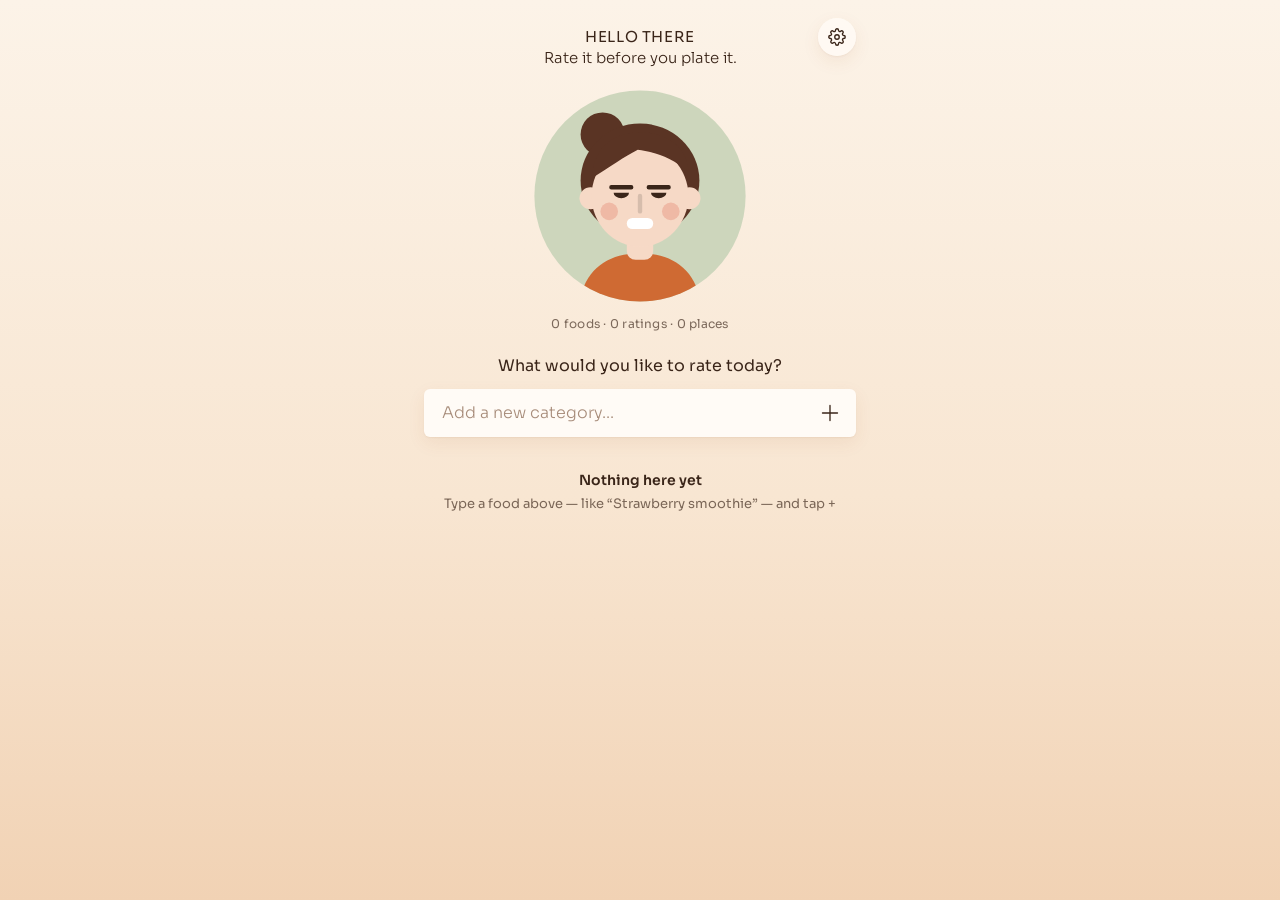
==== commit 0a174ec5: "Cache-busting asset URLs, auto-switch to new versions, version number in Profile Co-Authored-By: Cla" ====
--- a/index.html
+++ b/index.html
@@ -15,7 +15,7 @@
   <link rel="preconnect" href="https://fonts.googleapis.com">
   <link rel="preconnect" href="https://fonts.gstatic.com" crossorigin>
   <link href="https://fonts.googleapis.com/css2?family=Sora:wght@300;400;500;600;700&display=swap" rel="stylesheet">
-  <link rel="stylesheet" href="style.css">
+  <link rel="stylesheet" href="style.css?v=8">
   <script>try{document.documentElement.dataset.theme=localStorage.getItem('tb2-theme')||'cinnamon'}catch(e){document.documentElement.dataset.theme='cinnamon'}</script>
   <title>Yom</title>
 </head>
@@ -23,8 +23,8 @@
   <div class="bg" aria-hidden="true"></div>
   <main id="app" aria-live="polite"></main>
   <div id="toast" role="status"></div>
-  <script src="icons.js"></script>
-  <script src="avatar.js"></script>
-  <script src="app.js"></script>
+  <script src="icons.js?v=8"></script>
+  <script src="avatar.js?v=8"></script>
+  <script src="app.js?v=8"></script>
 </body>
 </html>
--- a/style.css
+++ b/style.css
@@ -49,7 +49,8 @@
   color: var(--ink);
 }
 .round-btn svg { width: 18px; height: 18px; }
-.greet { text-align: center; padding-top: 8px; }
+.greet { text-align: center; padding: 8px 48px 0; }
+.greet .sub { text-wrap: balance; }
 .greet .hello { font-size: 15px; letter-spacing: .04em; text-transform: uppercase; font-weight: 400; }
 .greet .sub { font-size: 15px; font-weight: 300; }
 .avatar-big { display: block; width: 220px; height: 220px; margin: 18px auto 0; }
@@ -232,9 +233,9 @@
 .slider::-moz-range-thumb { width: 11px; height: 28px; border-radius: 4px; background: var(--thumb); border: 0; }
 
 /* category editor */
-.icon-grid { display: grid; grid-template-columns: repeat(5, 1fr); gap: 8px; max-height: 236px; overflow-y: auto; padding: 2px; }
-.icon-opt { aspect-ratio: 1; background: rgba(255, 255, 255, .3); border-radius: 6px; color: var(--shape); display: grid; place-items: center; }
-.icon-opt .icon { width: 64%; height: 64%; }
+.icon-grid { display: grid; grid-template-columns: repeat(5, minmax(0, 1fr)); gap: 8px; padding: 2px; }
+.icon-opt { height: 56px; min-width: 0; background: rgba(255, 255, 255, .3); border-radius: 6px; color: var(--shape); display: flex; align-items: center; justify-content: center; }
+.icon-opt svg { display: block; width: 34px; height: 34px; flex: none; fill: currentColor; }
 .icon-opt.on { background: rgba(255, 255, 255, .7); color: #8A8A8A; }
 .emoji-row { display: flex; align-items: center; justify-content: space-between; gap: 10px; margin-top: 10px; font-size: 12px; color: var(--ink-soft); }
 .emoji-row input[type=text] { width: 76px; text-align: center; font-size: 22px; padding: 0; }
@@ -421,7 +422,7 @@
 .q-del { color: var(--ink-soft); }
 
 .icon-opt { color: var(--tint, var(--t0)); }
-.icon-opt.on { box-shadow: inset 0 0 0 2px var(--accent); background: color-mix(in srgb, var(--tint, var(--t0)) 18%, var(--tile-base)); }
+.icon-opt.on { color: var(--tint, var(--t0)); box-shadow: inset 0 0 0 2px var(--accent); background: color-mix(in srgb, var(--tint, var(--t0)) 18%, var(--tile-base)); }
 .swatch.on { box-shadow: 0 0 0 2px var(--bg-mid), 0 0 0 4px var(--ink); }
 
 .btn { background: var(--accent); color: var(--accent-ink); }
@@ -462,3 +463,50 @@
 .av-opt svg { width: 46px; height: 46px; border-radius: 50%; overflow: hidden; }
 .av-opt.on { border-color: var(--accent); color: var(--ink); }
 .swatch { border: 0; }
+
+/* ================= feel: press, ripple, hover ================= */
+.tile, .rcard, .new-card, .btn, .pill, .round-btn, .theme-opt, .av-opt, .icon-opt, .swatch, .add-bar button,
+.sheet-head .link.strong, .avatar-big, .photo-pick, .q-del, .chip {
+  transition: transform .32s cubic-bezier(.34, 1.56, .64, 1), box-shadow .2s ease, background-color .2s ease, filter .2s ease;
+  -webkit-user-select: none; user-select: none;
+}
+/* press: quick squish, springy release */
+.tile:active, .rcard:active, .new-card:active, .theme-opt:active, .av-opt:active, .icon-opt:active, .photo-pick:active { transform: scale(.95); transition-duration: .08s; }
+.btn:active, .pill:active, .round-btn:active, .swatch:active, .add-bar button:active, .sheet-head .link.strong:active, .q-del:active { transform: scale(.9); transition-duration: .08s; }
+.avatar-big:active { transform: scale(.97); transition-duration: .08s; }
+.new-card:active .plus-circle { transform: scale(.88); }
+.plus-circle { transition: transform .32s cubic-bezier(.34, 1.56, .64, 1); }
+
+/* ripple from where you tapped */
+.tile, .rcard, .new-card, .btn, .theme-opt, .av-opt, .icon-opt, .pill { position: relative; overflow: hidden; isolation: isolate; }
+.ripple {
+  position: absolute; border-radius: 50%; pointer-events: none; z-index: -1;
+  background: var(--accent); opacity: .22; transform: scale(0);
+  animation: ripple .55s cubic-bezier(.2, .7, .3, 1) forwards;
+}
+.btn .ripple, .pill.on .ripple { background: #fff; opacity: .35; }
+@keyframes ripple { to { transform: scale(1); opacity: 0; } }
+
+/* hover, only on devices with a mouse/trackpad */
+@media (hover: hover) and (pointer: fine) {
+  .tile:hover { transform: translateY(-4px); box-shadow: 0 10px 24px rgba(120, 60, 20, .14); background: color-mix(in srgb, var(--tint, var(--t0)) calc(var(--tile-mix) + 8%), var(--tile-base)); }
+  .tile:hover .icon { transform: scale(1.06) rotate(-3deg); }
+  .tile .icon { transition: transform .35s cubic-bezier(.34, 1.56, .64, 1); }
+  .rcard:hover, .new-card:hover, .theme-opt:hover, .av-opt:hover { transform: translateY(-2px); box-shadow: 0 8px 20px rgba(120, 60, 20, .12); }
+  .new-card:hover .plus-circle { transform: scale(1.08) rotate(90deg); }
+  .btn:hover, .sheet-head .link.strong:hover, .pill.on:hover { filter: brightness(1.07); transform: translateY(-1px); }
+  .btn.ghost:hover, .pill:not(.on):not(.label):hover { background: color-mix(in srgb, var(--accent) 12%, var(--surface)); }
+  .round-btn:hover { transform: scale(1.08); }
+  .add-bar:focus-within, .add-bar:hover { box-shadow: 0 0 0 2px color-mix(in srgb, var(--accent) 45%, transparent), var(--shadow); }
+  .add-bar button:hover { transform: scale(1.15) rotate(90deg); color: var(--accent); }
+  .icon-opt:hover, .swatch:hover { transform: scale(1.08); }
+  .avatar-big:hover { transform: scale(1.03) rotate(-2deg); }
+  .photo-pick:hover { border-color: var(--accent); }
+  .q-del:hover { color: var(--accent); }
+  .sheet-head .link:not(.strong):hover { color: var(--accent); }
+  .tile, .rcard, .new-card, .btn, .pill, .round-btn, .theme-opt, .av-opt, .icon-opt, .swatch, .add-bar button, .avatar-big { cursor: pointer; }
+}
+.add-bar { transition: box-shadow .2s ease; }
+@media (prefers-reduced-motion: reduce) { .ripple { display: none; } }
+
+.settings .version { margin-top: 18px; font-size: 11px; color: var(--ink-faint); }
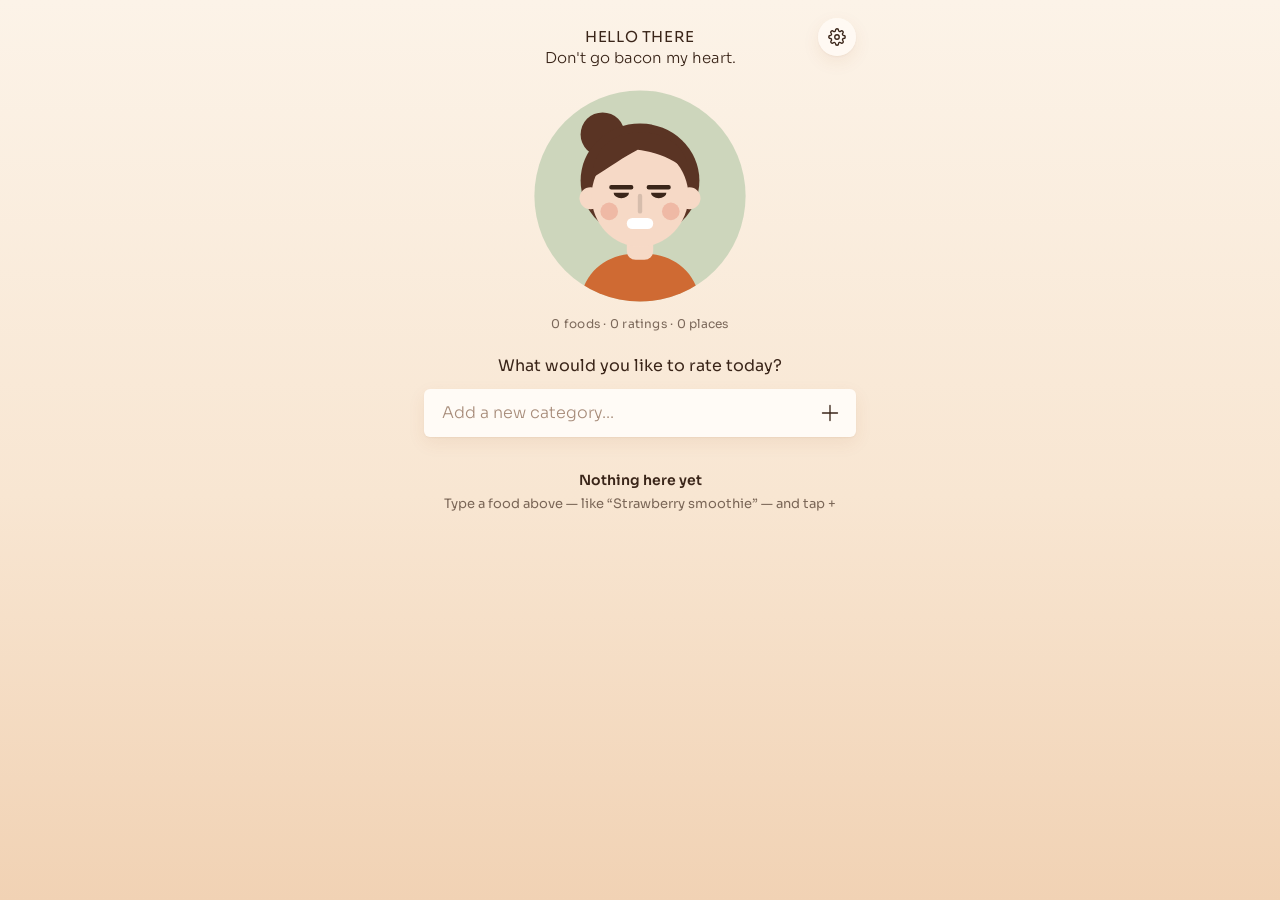
==== commit e5461521: "Drag to reorder qualities (mouse drag, long-press on phone, arrows); burger icon guess fix; v9 Co-Au" ====
--- a/index.html
+++ b/index.html
@@ -15,7 +15,7 @@
   <link rel="preconnect" href="https://fonts.googleapis.com">
   <link rel="preconnect" href="https://fonts.gstatic.com" crossorigin>
   <link href="https://fonts.googleapis.com/css2?family=Sora:wght@300;400;500;600;700&display=swap" rel="stylesheet">
-  <link rel="stylesheet" href="style.css?v=8">
+  <link rel="stylesheet" href="style.css?v=9">
   <script>try{document.documentElement.dataset.theme=localStorage.getItem('tb2-theme')||'cinnamon'}catch(e){document.documentElement.dataset.theme='cinnamon'}</script>
   <title>Yom</title>
 </head>
@@ -23,8 +23,8 @@
   <div class="bg" aria-hidden="true"></div>
   <main id="app" aria-live="polite"></main>
   <div id="toast" role="status"></div>
-  <script src="icons.js?v=8"></script>
-  <script src="avatar.js?v=8"></script>
-  <script src="app.js?v=8"></script>
+  <script src="icons.js?v=9"></script>
+  <script src="avatar.js?v=9"></script>
+  <script src="app.js?v=9"></script>
 </body>
 </html>
--- a/style.css
+++ b/style.css
@@ -510,3 +510,21 @@
 @media (prefers-reduced-motion: reduce) { .ripple { display: none; } }
 
 .settings .version { margin-top: 18px; font-size: 11px; color: var(--ink-faint); }
+
+/* reorder qualities */
+.q-row { -webkit-touch-callout: none; touch-action: pan-y; padding-left: 4px; }
+.q-grip { width: 26px; height: 40px; display: grid; place-items: center; color: var(--ink-faint); cursor: grab; flex: none; touch-action: none; }
+.q-grip svg { width: 18px; height: 18px; }
+.q-move { display: flex; flex-direction: column; flex: none; }
+.q-arrow { width: 26px; height: 20px; display: grid; place-items: center; color: var(--ink-faint); border-radius: 4px; }
+.q-arrow svg { width: 14px; height: 14px; }
+.q-row:first-child .q-arrow[data-qmove="-1"], .q-row:last-child .q-arrow[data-qmove="1"] { visibility: hidden; }
+.q-row.dragging { box-shadow: 0 14px 30px rgba(90, 45, 15, .22); transform: scale(1.03); cursor: grabbing; background: var(--field); transition: transform .15s ease, box-shadow .15s ease; }
+.q-row.dropped { animation: drop .3s cubic-bezier(.34, 1.56, .64, 1); }
+@keyframes drop { from { transform: scale(1.03); } to { transform: scale(1); } }
+.q-placeholder { list-style: none; border-radius: 6px; border: 2px dashed color-mix(in srgb, var(--accent) 45%, transparent); background: color-mix(in srgb, var(--accent) 6%, transparent); }
+@media (hover: hover) and (pointer: fine) {
+  .q-row { cursor: grab; }
+  .q-row input[type=text] { cursor: text; }
+  .q-arrow:hover, .q-grip:hover { color: var(--accent); }
+}
